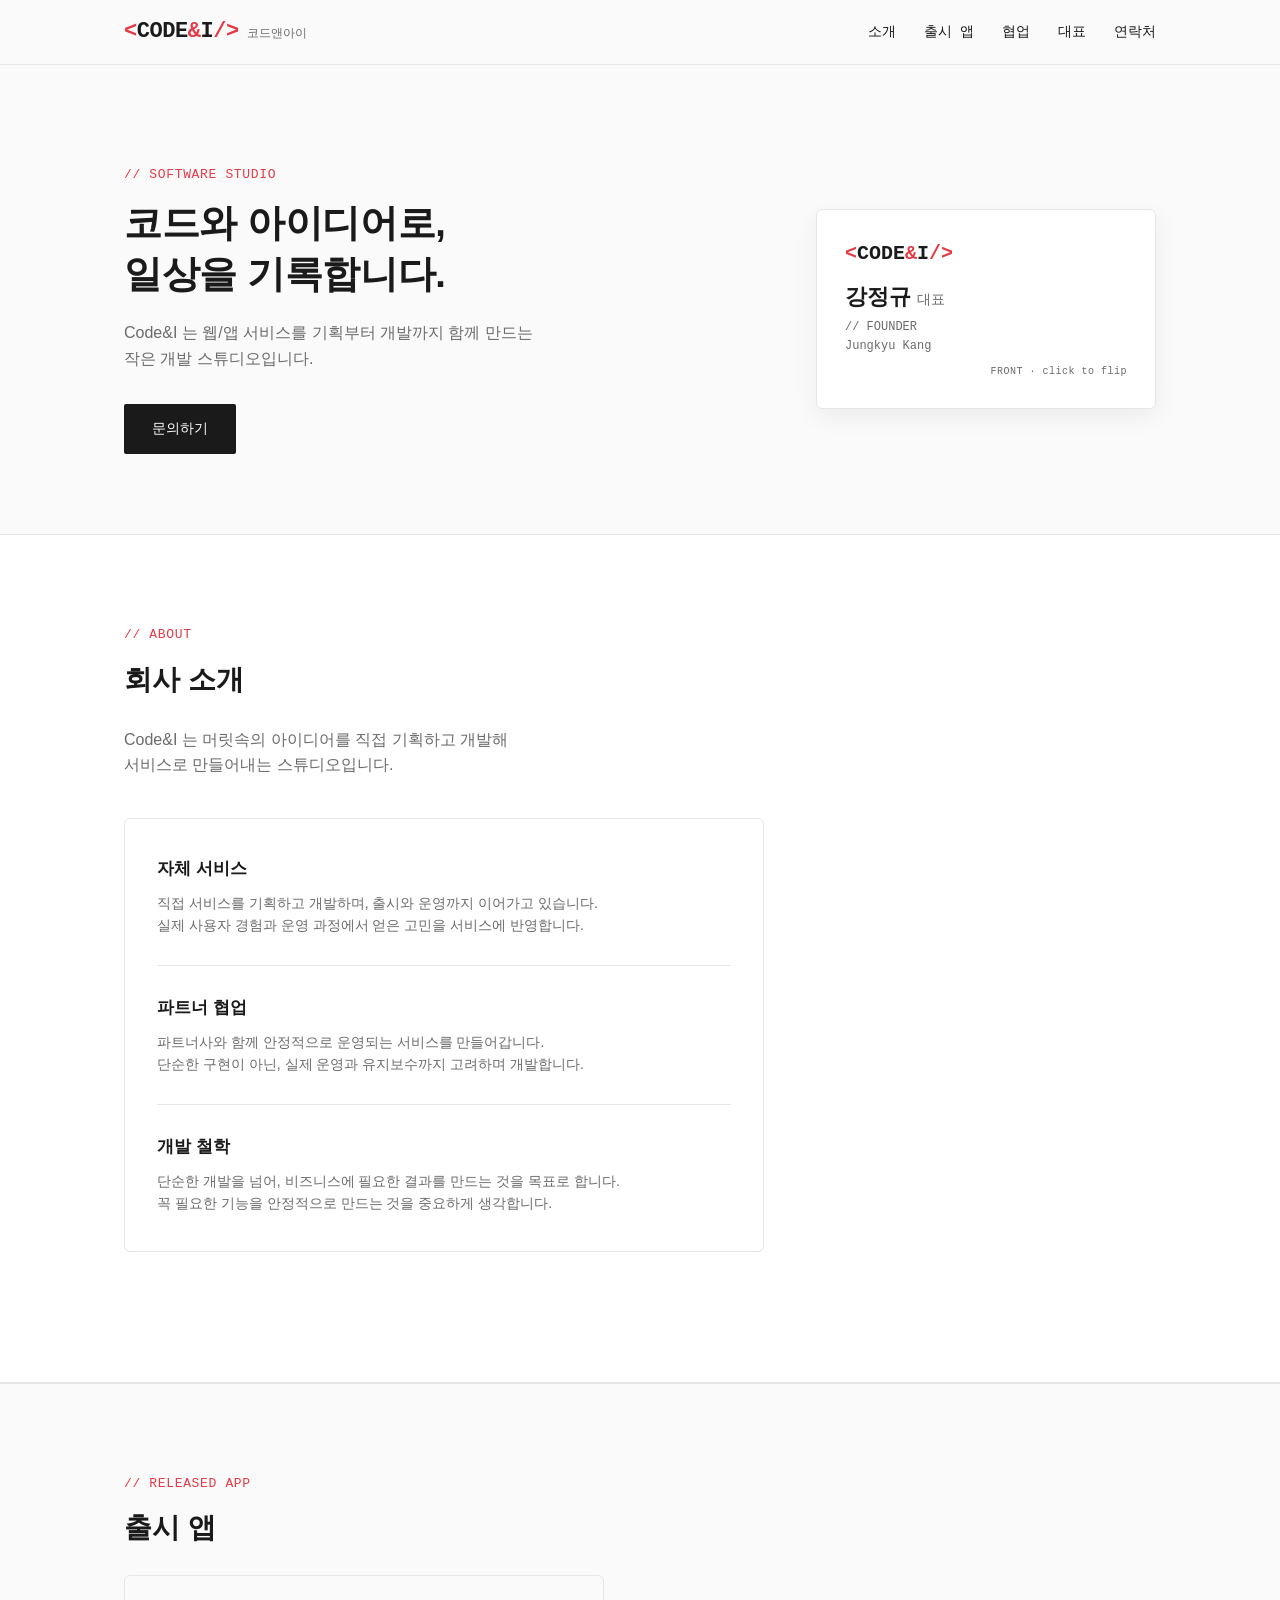
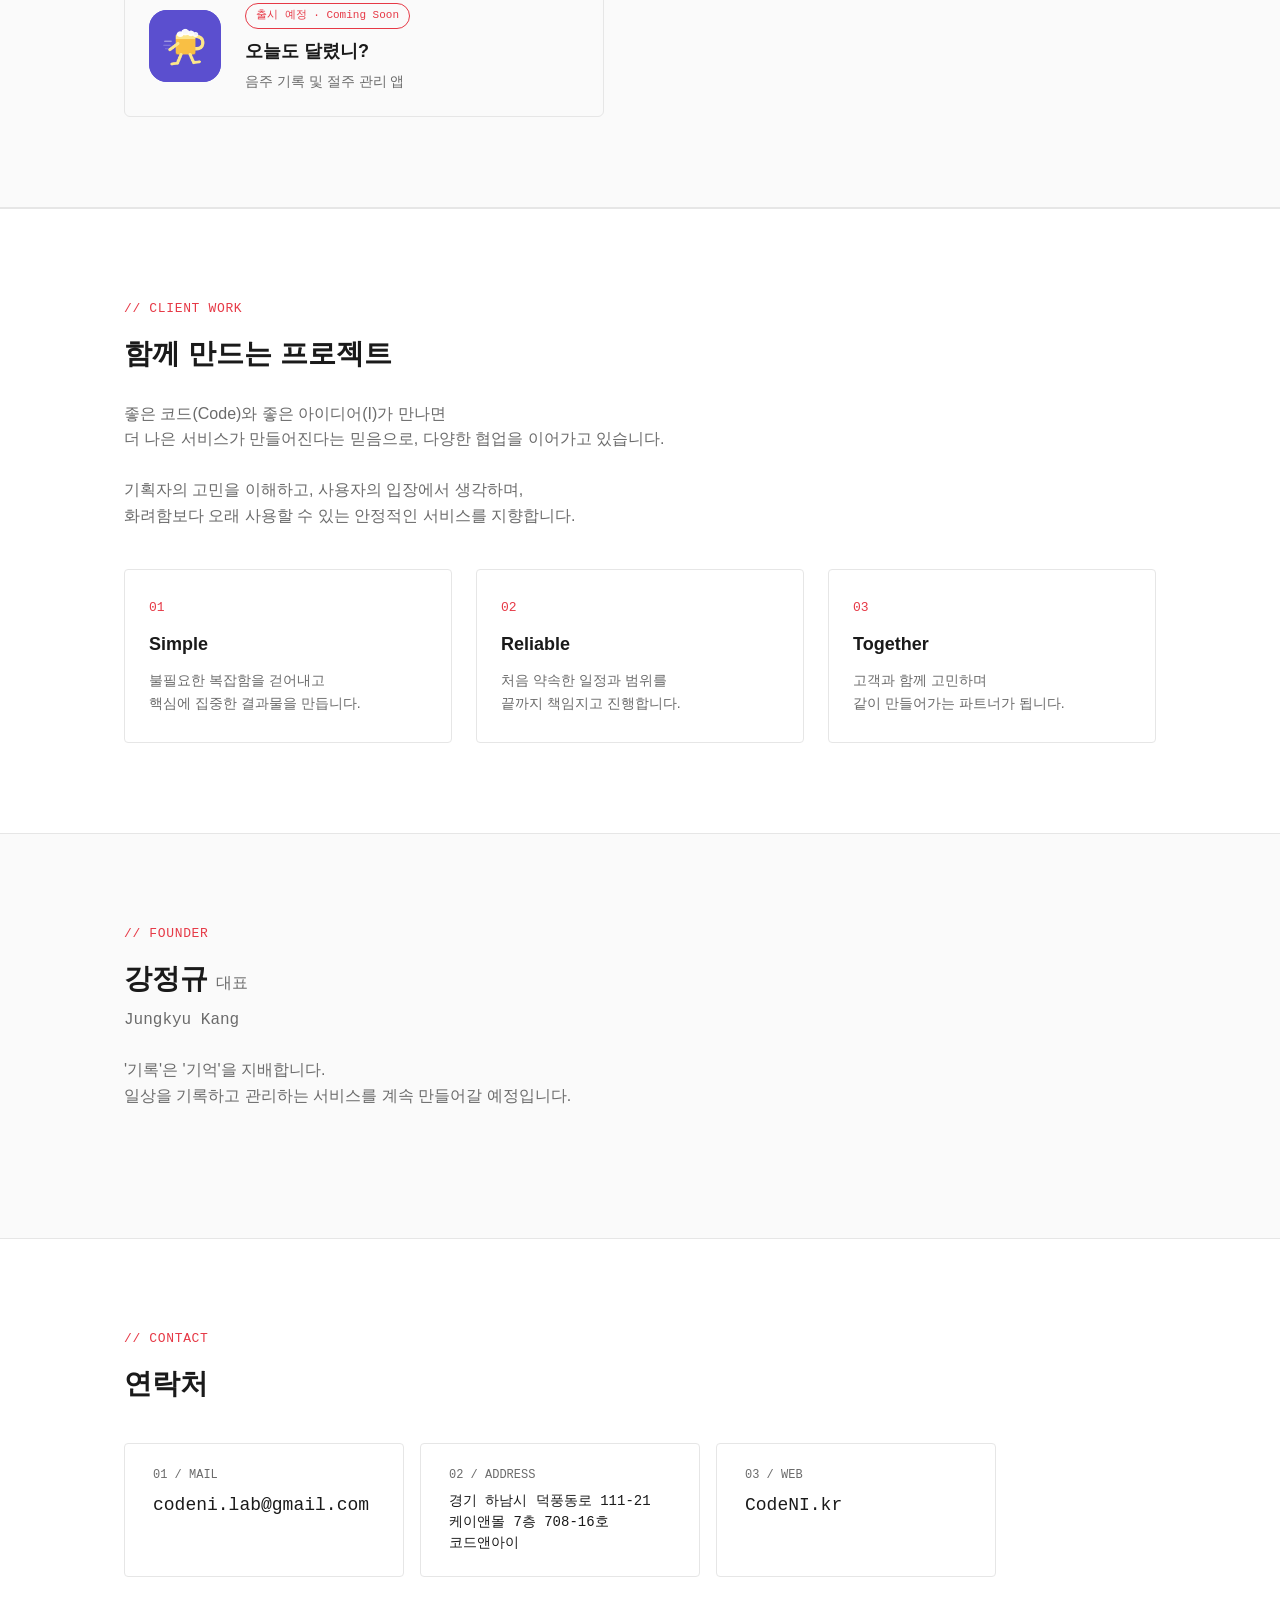
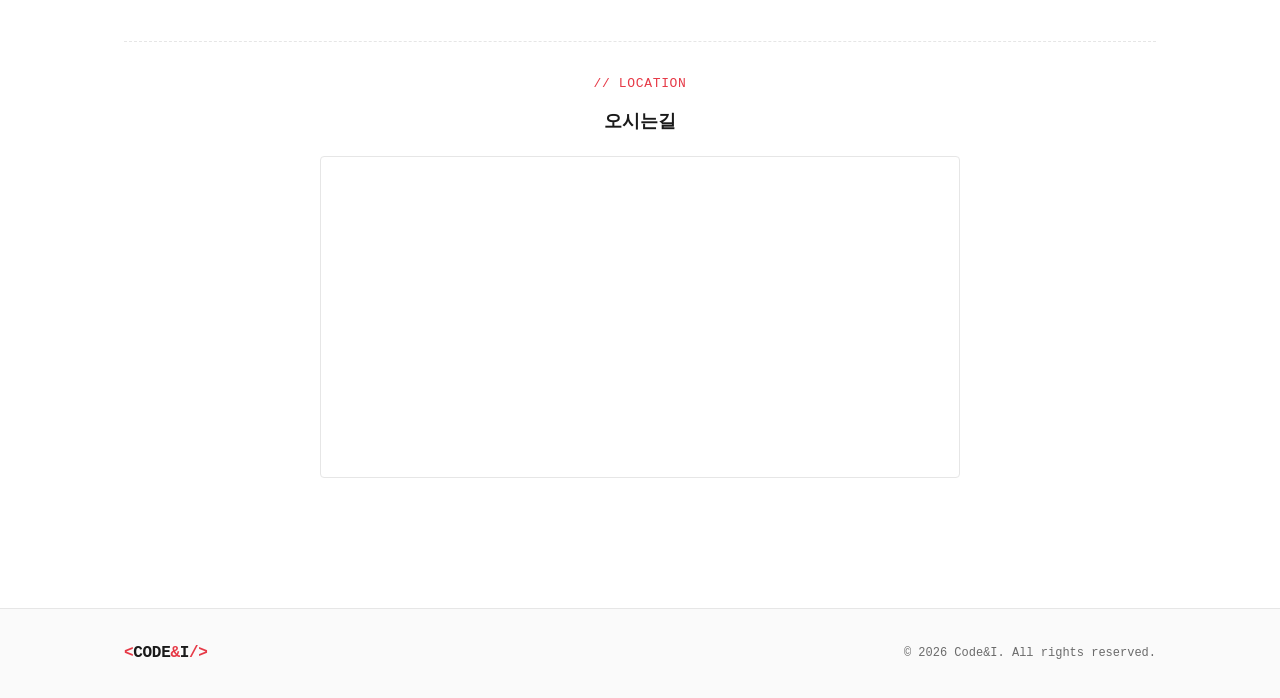
==== index.html @ ed6411e8 "헤더 로고와 주소에 한글 표기 "코드앤아이" 추가" ====
<!DOCTYPE html>
<html lang="ko">
<head>
<meta charset="UTF-8">
<meta name="viewport" content="width=device-width, initial-scale=1.0">
<title>Code&I | 코드앤아이</title>
<meta name="description" content="Code&I - 코드와 아이디어로 문제를 푸는 작은 개발 스튜디오">
<link rel="stylesheet" href="css/style.css">
</head>
<body>

<header class="site-header">
  <div class="wrap header-inner">
    <a href="#top" class="logo-wrap">
      <span class="logo"><span class="slash">&lt;</span><span class="b">CODE</span><span class="amp">&amp;</span><span class="b">I</span><span class="slash">/&gt;</span></span>
      <span class="logo-kr">코드앤아이</span>
    </a>
    <nav>
      <a href="#about">소개</a>
      <a href="#releases">출시 앱</a>
      <a href="#collab">협업</a>
      <a href="#founder">대표</a>
      <a href="#contact">연락처</a>
    </nav>
  </div>
</header>

<main>

  <section id="top" class="hero">
    <div class="wrap hero-inner">
      <div class="hero-text">
        <p class="eyebrow">// SOFTWARE STUDIO</p>
        <h1>코드와 아이디어로,<br>일상을 기록합니다.</h1>
        <p class="lead">Code&amp;I 는 웹/앱 서비스를 기획부터 개발까지 함께 만드는<br>작은 개발 스튜디오입니다.</p>
        <a href="#contact" class="btn">문의하기</a>
      </div>

      <div class="card-flip-wrap">
        <div class="card-flip" id="bizCard" tabindex="0">
          <div class="card-face card-front">
            <div class="card-logo"><span class="slash">&lt;</span><span class="b">CODE</span><span class="amp">&amp;</span><span class="b">I</span><span class="slash">/&gt;</span></div>
            <div class="card-person">
              <h3>강정규 <span class="role">대표</span></h3>
              <p class="card-en">// FOUNDER</p>
              <p class="card-en">Jungkyu Kang</p>
            </div>
            <div class="card-hint">FRONT · click to flip</div>
          </div>
          <div class="card-face card-back">
            <div class="card-logo small"><span class="slash">&lt;</span><span class="b">CODE</span><span class="amp">&amp;</span><span class="b">I</span><span class="slash">/&gt;</span></div>
            <ul class="card-contact">
              <li><span class="num">01 / MAIL</span><a href="mailto:codeni.lab@gmail.com">codeni.lab@gmail.com</a></li>
            </ul>
            <div class="card-hint">BACK · click to flip</div>
          </div>
        </div>
      </div>
    </div>
  </section>

  <section id="about" class="about">
    <div class="wrap">
      <p class="eyebrow">// ABOUT</p>
      <h2>회사 소개</h2>
      <p class="section-text">
        Code&amp;I 는 머릿속의 아이디어를 직접 기획하고 개발해<br>
        서비스로 만들어내는 스튜디오입니다.
      </p>

      <div class="about-blocks">
        <div class="about-block">
          <h3>자체 서비스</h3>
          <p>
            직접 서비스를 기획하고 개발하며, 출시와 운영까지 이어가고 있습니다.<br>
            실제 사용자 경험과 운영 과정에서 얻은 고민을 서비스에 반영합니다.
          </p>
        </div>
        <div class="about-block">
          <h3>파트너 협업</h3>
          <p>
            파트너사와 함께 안정적으로 운영되는 서비스를 만들어갑니다.<br>
            단순한 구현이 아닌, 실제 운영과 유지보수까지 고려하며 개발합니다.
          </p>
        </div>
        <div class="about-block">
          <h3>개발 철학</h3>
          <p>
            단순한 개발을 넘어, 비즈니스에 필요한 결과를 만드는 것을 목표로 합니다.<br>
            꼭 필요한 기능을 안정적으로 만드는 것을 중요하게 생각합니다.
          </p>
        </div>
      </div>
    </div>
  </section>

  <section id="releases" class="releases">
    <div class="wrap">
      <p class="eyebrow">// RELEASED APP</p>
      <h2>출시 앱</h2>

      <div class="product-card">
        <div class="product-icon">
          <img src="images/drank_tracker.png" alt="오늘도 달렸니? 앱 아이콘" onerror="this.style.display='none'; this.parentElement.classList.add('fallback');">
        </div>
        <div class="product-info">
          <span class="badge">출시 예정 · Coming Soon</span>
          <h3>오늘도 달렸니?</h3>
          <p>음주 기록 및 절주 관리 앱</p>
        </div>
      </div>
    </div>
  </section>

  <section id="collab" class="collab">
    <div class="wrap">
      <p class="eyebrow">// CLIENT WORK</p>
      <h2>함께 만드는 프로젝트</h2>
      <p class="section-text">
        좋은 코드(Code)와 좋은 아이디어(I)가 만나면<br>
        더 나은 서비스가 만들어진다는 믿음으로, 다양한 협업을 이어가고 있습니다.<br><br>
        기획자의 고민을 이해하고, 사용자의 입장에서 생각하며,<br>
        화려함보다 오래 사용할 수 있는 안정적인 서비스를 지향합니다.
      </p>

      <div class="value-grid">
        <div class="value-card">
          <p class="num">01</p>
          <h3>Simple</h3>
          <p>불필요한 복잡함을 걷어내고<br>핵심에 집중한 결과물을 만듭니다.</p>
        </div>
        <div class="value-card">
          <p class="num">02</p>
          <h3>Reliable</h3>
          <p>처음 약속한 일정과 범위를<br>끝까지 책임지고 진행합니다.</p>
        </div>
        <div class="value-card">
          <p class="num">03</p>
          <h3>Together</h3>
          <p>고객과 함께 고민하며<br>같이 만들어가는 파트너가 됩니다.</p>
        </div>
      </div>
    </div>
  </section>

  <section id="founder" class="founder">
    <div class="wrap founder-inner">
      <div class="founder-text">
        <p class="eyebrow">// FOUNDER</p>
        <h2>강정규 <span class="role">대표</span></h2>
        <p class="founder-en">Jungkyu Kang</p>

        <p class="section-text">
          '기록'은 '기억'을 지배합니다.<br>
          일상을 기록하고 관리하는 서비스를 계속 만들어갈 예정입니다.
        </p>
      </div>
    </div>
  </section>

  <section id="contact" class="contact">
    <div class="wrap contact-inner">
      <p class="eyebrow">// CONTACT</p>
      <h2>연락처</h2>

      <div class="contact-grid">
        <a class="contact-item" href="mailto:codeni.lab@gmail.com">
          <span class="num">01 / MAIL</span>
          <span class="contact-value">codeni.lab@gmail.com</span>
        </a>
        <div class="contact-item">
          <span class="num">02 / ADDRESS</span>
          <span class="contact-value small">경기 하남시 덕풍동로 111-21<br>케이앤몰 7층 708-16호<br>코드앤아이</span>
        </div>
        <a class="contact-item">
          <span class="num">03 / WEB</span>
          <span class="contact-value">CodeNI.kr</span>
        </a>
      </div>

      <div class="location">
        <p class="eyebrow">// LOCATION</p>
        <h3 class="location-title">오시는길</h3>
        <div class="map-embed">
          <iframe
            title="Code&I 오시는길 지도"
            src="https://www.google.com/maps?q=경기 하남시 덕풍동로 111-21 케이앤몰&output=embed"
            width="100%" height="320" style="border:0;" loading="lazy"
            referrerpolicy="no-referrer-when-downgrade">
          </iframe>
        </div>
        
      </div>
    </div>
  </section>

</main>

<footer class="site-footer">
  <div class="wrap footer-inner">
    <span class="logo small"><span class="slash">&lt;</span><span class="b">CODE</span><span class="amp">&amp;</span><span class="b">I</span><span class="slash">/&gt;</span></span>
    <span class="footer-copy">© 2026 Code&amp;I. All rights reserved.</span>
  </div>
</footer>

<script src="js/main.js"></script>
</body>
</html>
---- css/style.css ----
:root {
  --bg: #fafafa;
  --bg-alt: #ffffff;
  --ink: #1a1a1a;
  --muted: #6b6b6b;
  --line: #e6e6e6;
  --red: #e63946;
  --mono: 'JetBrains Mono', 'Space Mono', 'Courier New', monospace;
  --sans: -apple-system, BlinkMacSystemFont, 'Segoe UI', 'Noto Sans KR', sans-serif;
}

* { box-sizing: border-box; margin: 0; padding: 0; }

html { scroll-behavior: smooth; }

body {
  background: var(--bg);
  color: var(--ink);
  font-family: var(--sans);
  line-height: 1.6;
  overflow-x: hidden;
}

.wrap {
  max-width: 1080px;
  margin: 0 auto;
  padding: 0 24px;
}

a { color: inherit; text-decoration: none; }

.eyebrow {
  font-family: var(--mono);
  font-size: 13px;
  color: var(--red);
  letter-spacing: 0.05em;
  margin-bottom: 12px;
}

/* logo */
.logo {
  font-family: var(--mono);
  font-weight: 700;
  font-size: 22px;
  letter-spacing: -0.02em;
}
.logo.small { font-size: 16px; }
.logo .b { color: var(--ink); }
.logo .amp { color: var(--red); }
.logo .slash { color: var(--red); }

.logo-wrap { display: flex; align-items: baseline; gap: 8px; }
.logo-kr { font-size: 12px; color: var(--muted); }

/* header */
.site-header {
  position: sticky;
  top: 0;
  background: rgba(250, 250, 250, 0.9);
  backdrop-filter: blur(6px);
  border-bottom: 1px solid var(--line);
  z-index: 10;
}
.header-inner {
  display: flex;
  align-items: center;
  justify-content: space-between;
  height: 64px;
}
.site-header nav { display: flex; gap: 28px; }
.site-header nav a {
  font-family: var(--mono);
  font-size: 14px;
  color: var(--ink);
}
.site-header nav a:hover { color: var(--red); }

/* hero */
.hero { padding: 100px 0 80px; }
.hero-inner {
  display: flex;
  align-items: center;
  justify-content: space-between;
  gap: 60px;
  flex-wrap: wrap;
}
.hero-text { flex: 1; min-width: 320px; }
.hero h1 {
  font-size: 38px;
  line-height: 1.35;
  margin-bottom: 20px;
  letter-spacing: -0.01em;
}
.hero .lead {
  color: var(--muted);
  margin-bottom: 32px;
}
.btn {
  display: inline-block;
  font-family: var(--mono);
  font-size: 14px;
  padding: 14px 28px;
  background: var(--ink);
  color: #fff;
  border-radius: 2px;
  transition: background 0.15s ease;
}
.btn:hover { background: var(--red); }

/* business card flip */
.card-flip-wrap { flex-shrink: 0; }
.card-flip {
  width: 340px;
  height: 200px;
  position: relative;
  perspective: 1000px;
  cursor: pointer;
}
.card-front, .card-back {
  position: absolute;
  inset: 0;
  border: 1px solid var(--line);
  border-radius: 6px;
  background: var(--bg-alt);
  box-shadow: 0 8px 24px rgba(0,0,0,0.06);
  backface-visibility: hidden;
  transition: transform 0.5s ease;
  padding: 28px;
  display: flex;
  flex-direction: column;
  justify-content: space-between;
}
.card-front { transform: rotateY(0deg); }
.card-back { transform: rotateY(180deg); }
.card-flip.flipped .card-front { transform: rotateY(180deg); }
.card-flip.flipped .card-back { transform: rotateY(360deg); }

.card-logo { font-family: var(--mono); font-weight: 700; font-size: 20px; }
.card-logo .b { color: var(--ink); }
.card-logo .amp, .card-logo .slash { color: var(--red); }
.card-logo.small { font-size: 16px; }

.card-person h3 { font-size: 22px; margin-bottom: 4px; }
.card-person .role { font-size: 14px; color: var(--muted); font-weight: 400; }
.card-en { font-family: var(--mono); font-size: 12px; color: var(--muted); }

.card-hint {
  font-family: var(--mono);
  font-size: 10px;
  color: var(--muted);
  letter-spacing: 0.05em;
  align-self: flex-end;
}

.card-contact { list-style: none; }
.card-contact li { display: flex; flex-direction: column; gap: 4px; }
.card-contact .num { font-family: var(--mono); font-size: 11px; color: var(--muted); }
.card-contact a { font-family: var(--mono); font-size: 15px; }
.card-contact a:hover { color: var(--red); }

/* about */
.about { padding: 90px 0; background: var(--bg-alt); border-top: 1px solid var(--line); border-bottom: 1px solid var(--line); }
.about h2 { font-size: 28px; margin-bottom: 24px; }
.section-text { color: var(--muted); margin-bottom: 40px; max-width: 560px; }

.about-blocks {
  background: var(--bg-alt);
  border: 1px solid var(--line);
  border-radius: 6px;
  padding: 8px 32px;
  max-width: 640px;
  margin-bottom: 40px;
}
.about-block {
  padding: 28px 0;
  border-bottom: 1px solid var(--line);
}
.about-block:last-child { border-bottom: none; }
.about-block h3 { color: var(--ink); font-size: 17px; margin-bottom: 10px; }
.about-block p { color: var(--muted); font-size: 14px; }

.value-grid {
  display: grid;
  grid-template-columns: repeat(3, 1fr);
  gap: 24px;
}
.value-card {
  border: 1px solid var(--line);
  border-radius: 4px;
  padding: 28px 24px;
}
.value-card .num { font-family: var(--mono); color: var(--red); font-size: 13px; margin-bottom: 12px; }
.value-card h3 { font-size: 18px; margin-bottom: 10px; }
.value-card p { color: var(--muted); font-size: 14px; }

/* releases */
.releases { padding: 90px 0; background: var(--bg); border-top: 1px solid var(--line); border-bottom: 1px solid var(--line); }
.releases h2 { font-size: 28px; margin-bottom: 24px; }

/* collab */
.collab { padding: 90px 0; background: var(--bg-alt); border-top: 1px solid var(--line); border-bottom: 1px solid var(--line); }
.collab h2 { font-size: 28px; margin-bottom: 24px; }

.product-card {
  display: flex;
  align-items: center;
  gap: 24px;
  border: 1px solid var(--line);
  border-radius: 6px;
  padding: 24px;
  max-width: 480px;
}
.product-icon {
  flex-shrink: 0;
  width: 72px;
  height: 72px;
  border-radius: 18px;
  overflow: hidden;
  background: #5b53e0;
  display: flex;
  align-items: center;
  justify-content: center;
}
.product-icon img { width: 100%; height: 100%; object-fit: cover; }
.product-icon.fallback::before { content: "🍺"; font-size: 32px; }

.product-info .badge {
  display: inline-block;
  font-family: var(--mono);
  font-size: 11px;
  color: var(--red);
  border: 1px solid var(--red);
  border-radius: 20px;
  padding: 3px 10px;
  margin-bottom: 8px;
}
.product-info h3 { font-size: 18px; margin-bottom: 4px; }
.product-info p { color: var(--muted); font-size: 14px; }

/* founder */
.founder { padding: 90px 0; background: var(--bg); }
.founder h2 { font-size: 28px; margin-bottom: 6px; }
.founder h2 .role { font-size: 16px; color: var(--muted); font-weight: 400; }
.founder-en { font-family: var(--mono); color: var(--muted); margin-bottom: 24px; }

/* contact */
.contact { padding: 90px 0 110px; background: var(--bg-alt); border-top: 1px solid var(--line); }
.contact h2 { font-size: 28px; margin-bottom: 36px; }

.contact-grid { display: flex; flex-wrap: wrap; gap: 16px; margin-bottom: 64px; }
.contact-item {
  display: inline-flex;
  flex-direction: column;
  gap: 6px;
  width: 280px;
  border: 1px solid var(--line);
  border-radius: 4px;
  padding: 22px 28px;
  text-align: left;
}
.contact-item .num { font-family: var(--mono); font-size: 12px; color: var(--muted); }
.contact-item .contact-value { font-family: var(--mono); font-size: 18px; }
.contact-item .contact-value.small { font-size: 14px; line-height: 1.5; }
.contact-item:hover .contact-value { color: var(--red); }

.location { text-align: center; padding-top: 32px; border-top: 1px dashed var(--line); }
.location-title { font-size: 18px; margin-bottom: 20px; }
.map-embed {
  max-width: 640px;
  margin: 0 auto 20px;
  border: 1px solid var(--line);
  border-radius: 4px;
  overflow: hidden;
}
.map-embed iframe { display: block; }
.location-text { color: var(--muted); font-size: 14px; }

/* footer */
.site-footer { padding: 32px 0; border-top: 1px solid var(--line); }
.footer-inner { display: flex; align-items: center; justify-content: space-between; flex-wrap: wrap; gap: 12px; }
.footer-copy { font-family: var(--mono); font-size: 12px; color: var(--muted); }

@media (max-width: 720px) {
  .hero { padding: 70px 0 60px; }
  .hero h1 { font-size: 28px; }
  .hero-inner { flex-direction: column; align-items: stretch; }
  .hero-text { min-width: 0; }
  .card-flip-wrap { width: 100%; max-width: 340px; }
  .card-flip { width: 100%; }
  .value-grid { grid-template-columns: 1fr; }
  .site-header nav { gap: 16px; }
}
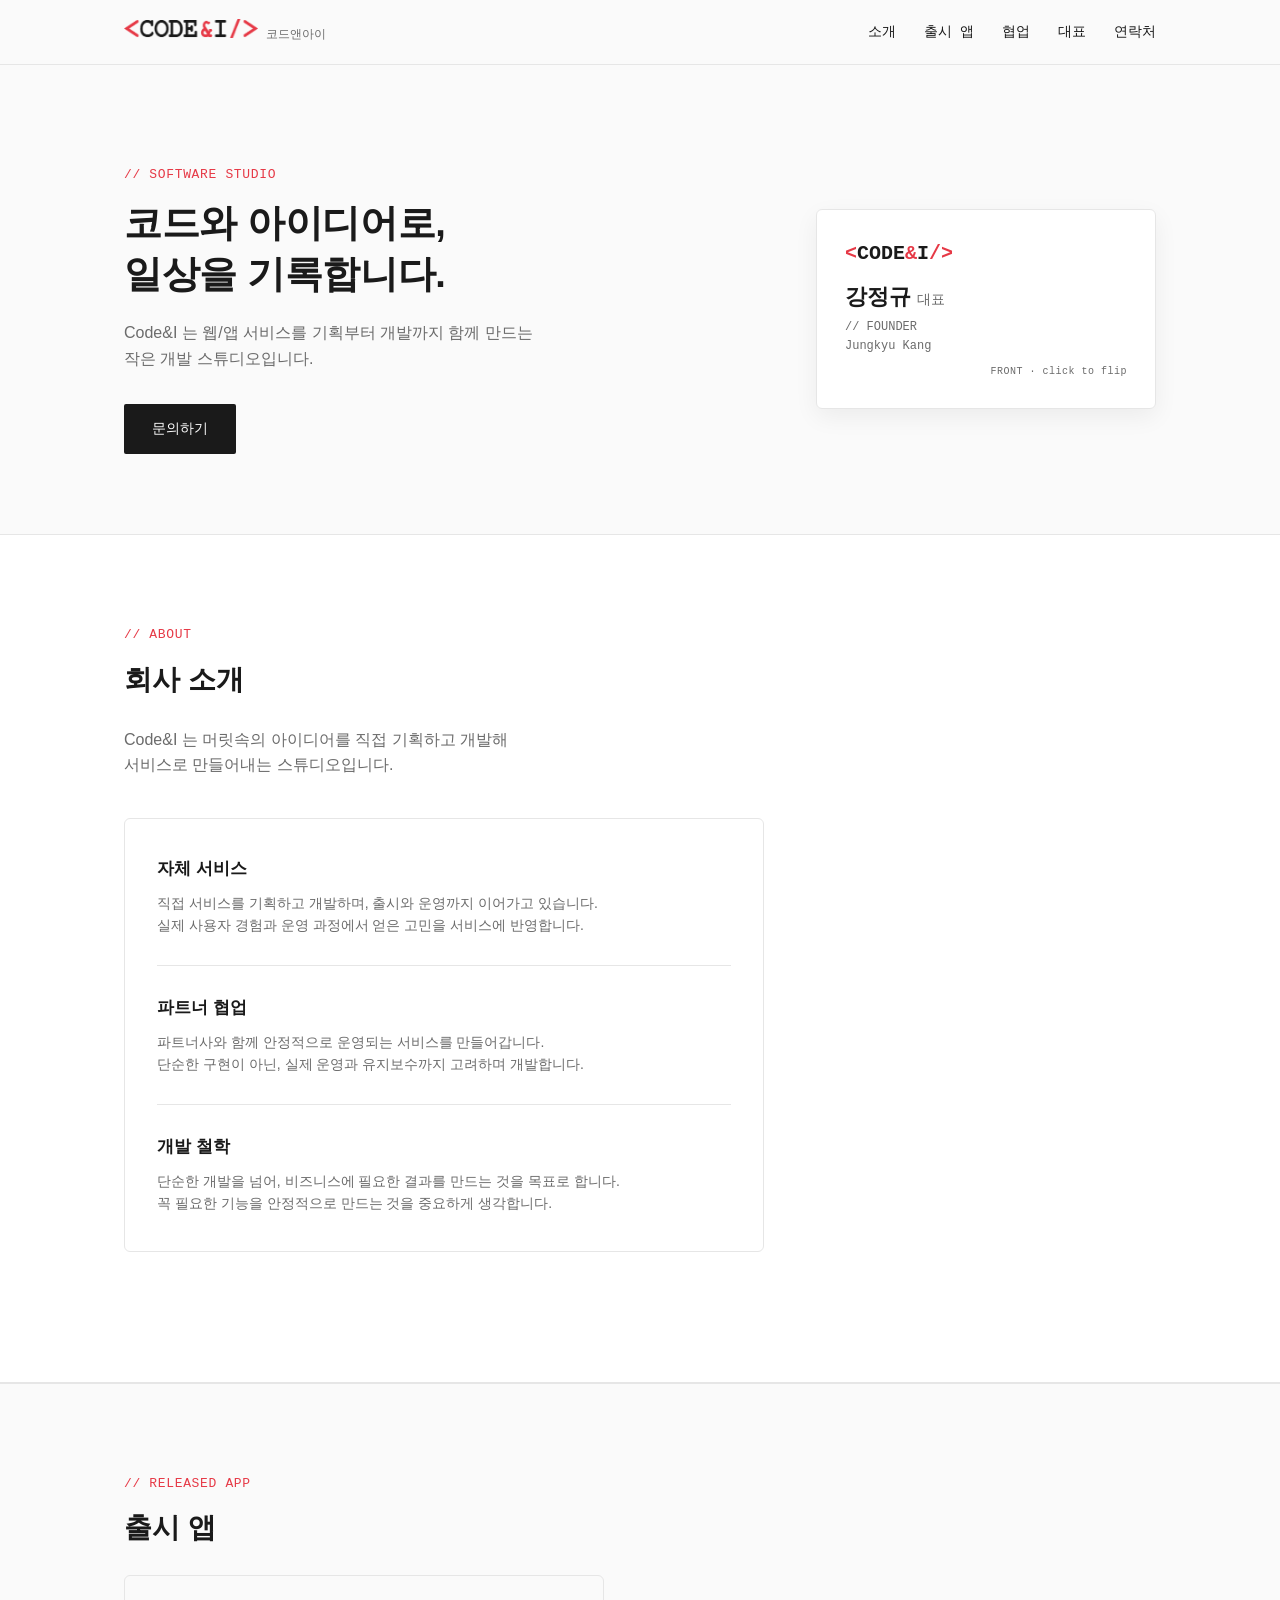
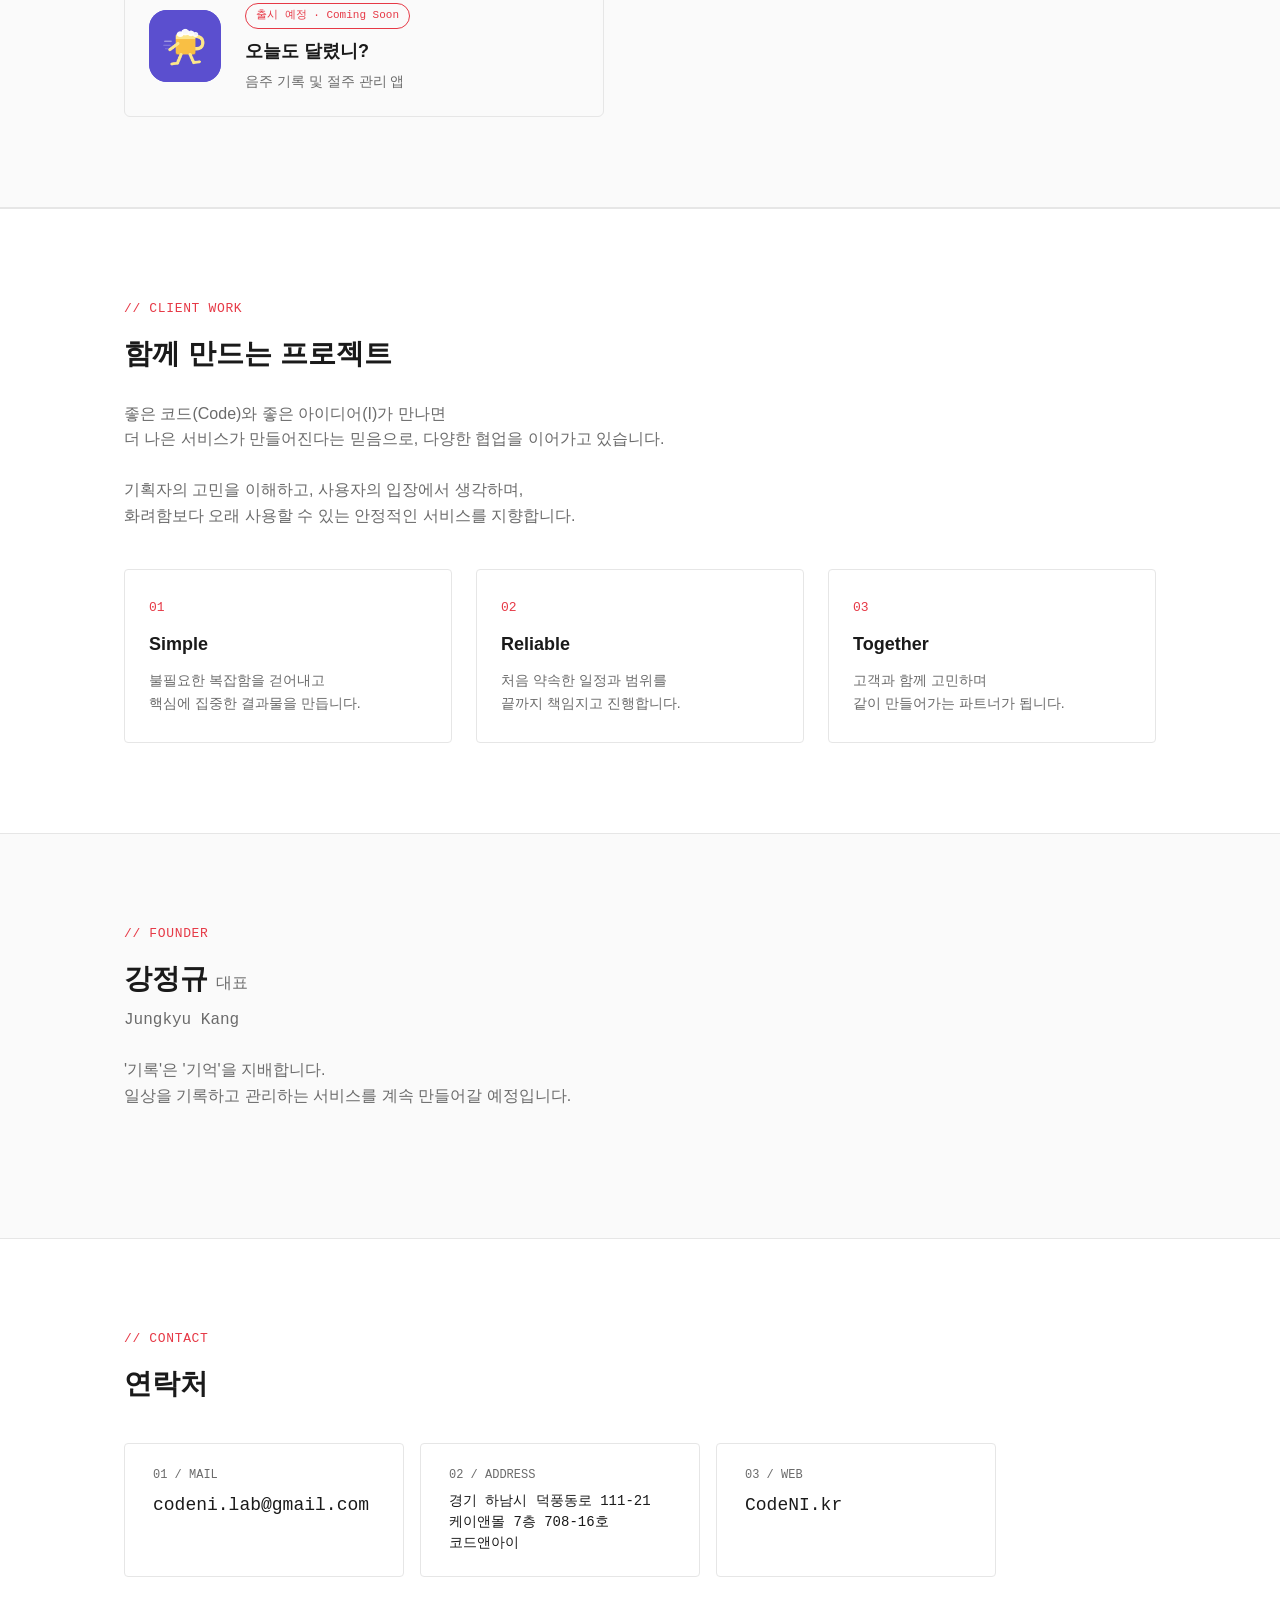
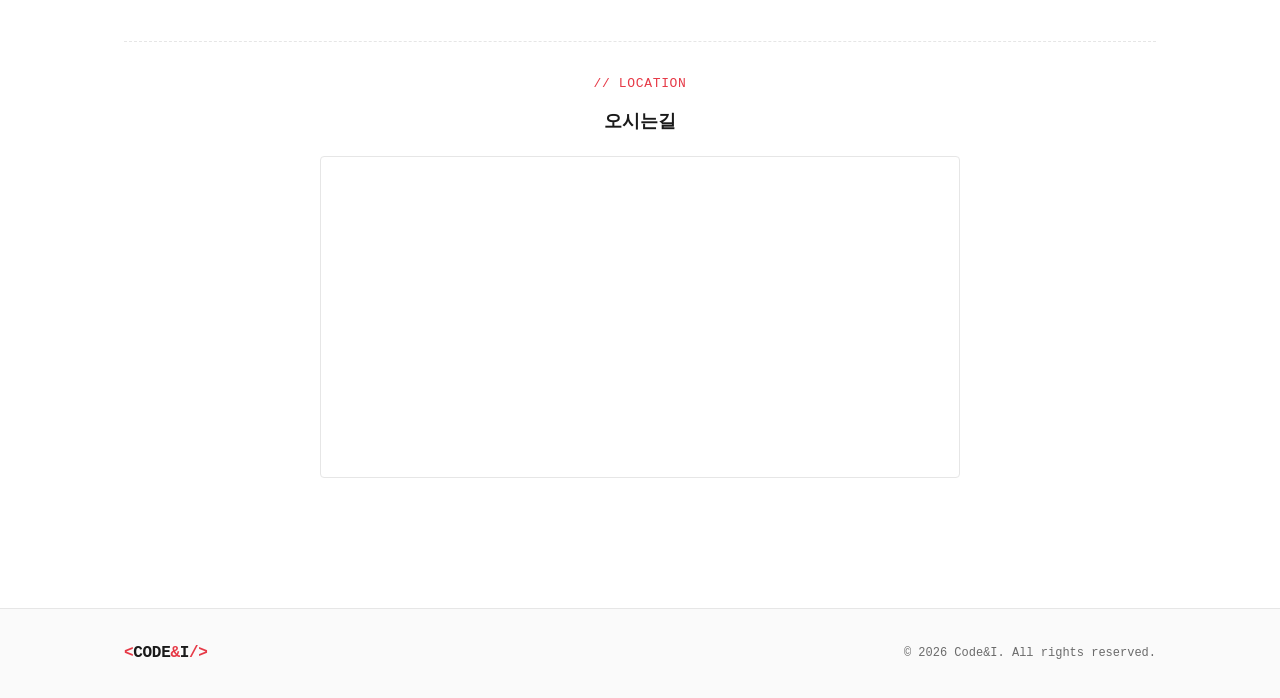
==== commit 71ee645b: "헤더 로고를 이미지로 교체하고 가로 비율 85% 조정 - 텍스트 로고를 CODE-I-logo-85w.png 이미지로 교체 - 로고 이미지 높이 19px로 조정" ====
--- a/index.html
+++ b/index.html
@@ -12,7 +12,7 @@
 <header class="site-header">
   <div class="wrap header-inner">
     <a href="#top" class="logo-wrap">
-      <span class="logo"><span class="slash">&lt;</span><span class="b">CODE</span><span class="amp">&amp;</span><span class="b">I</span><span class="slash">/&gt;</span></span>
+      <img src="images/CODE-I-logo-85w.png" alt="Code&amp;I" class="logo-img">
       <span class="logo-kr">코드앤아이</span>
     </a>
     <nav>
--- a/css/style.css
+++ b/css/style.css
@@ -50,6 +50,7 @@
 .logo .slash { color: var(--red); }
 
 .logo-wrap { display: flex; align-items: baseline; gap: 8px; }
+.logo-img { height: 19px; width: auto; display: block; }
 .logo-kr { font-size: 12px; color: var(--muted); }
 
 /* header */
@@ -72,6 +73,7 @@
   font-family: var(--mono);
   font-size: 14px;
   color: var(--ink);
+  white-space: nowrap;
 }
 .site-header nav a:hover { color: var(--red); }
 
@@ -281,6 +283,7 @@
 .footer-copy { font-family: var(--mono); font-size: 12px; color: var(--muted); }
 
 @media (max-width: 720px) {
+  .wrap { padding: 0 20px; }
   .hero { padding: 70px 0 60px; }
   .hero h1 { font-size: 28px; }
   .hero-inner { flex-direction: column; align-items: stretch; }
@@ -288,5 +291,14 @@
   .card-flip-wrap { width: 100%; max-width: 340px; }
   .card-flip { width: 100%; }
   .value-grid { grid-template-columns: 1fr; }
-  .site-header nav { gap: 16px; }
-}
+
+  .header-inner { height: auto; min-height: 64px; padding-top: 10px; padding-bottom: 10px; }
+  .logo-wrap { flex-direction: column; align-items: flex-end; gap: 1px; }
+  .logo-kr { font-size: 10px; }
+  .site-header nav { gap: 10px; }
+}
+
+@media (max-width: 400px) {
+  .site-header nav { gap: 7px; }
+  .site-header nav a { font-size: 12px; }
+}
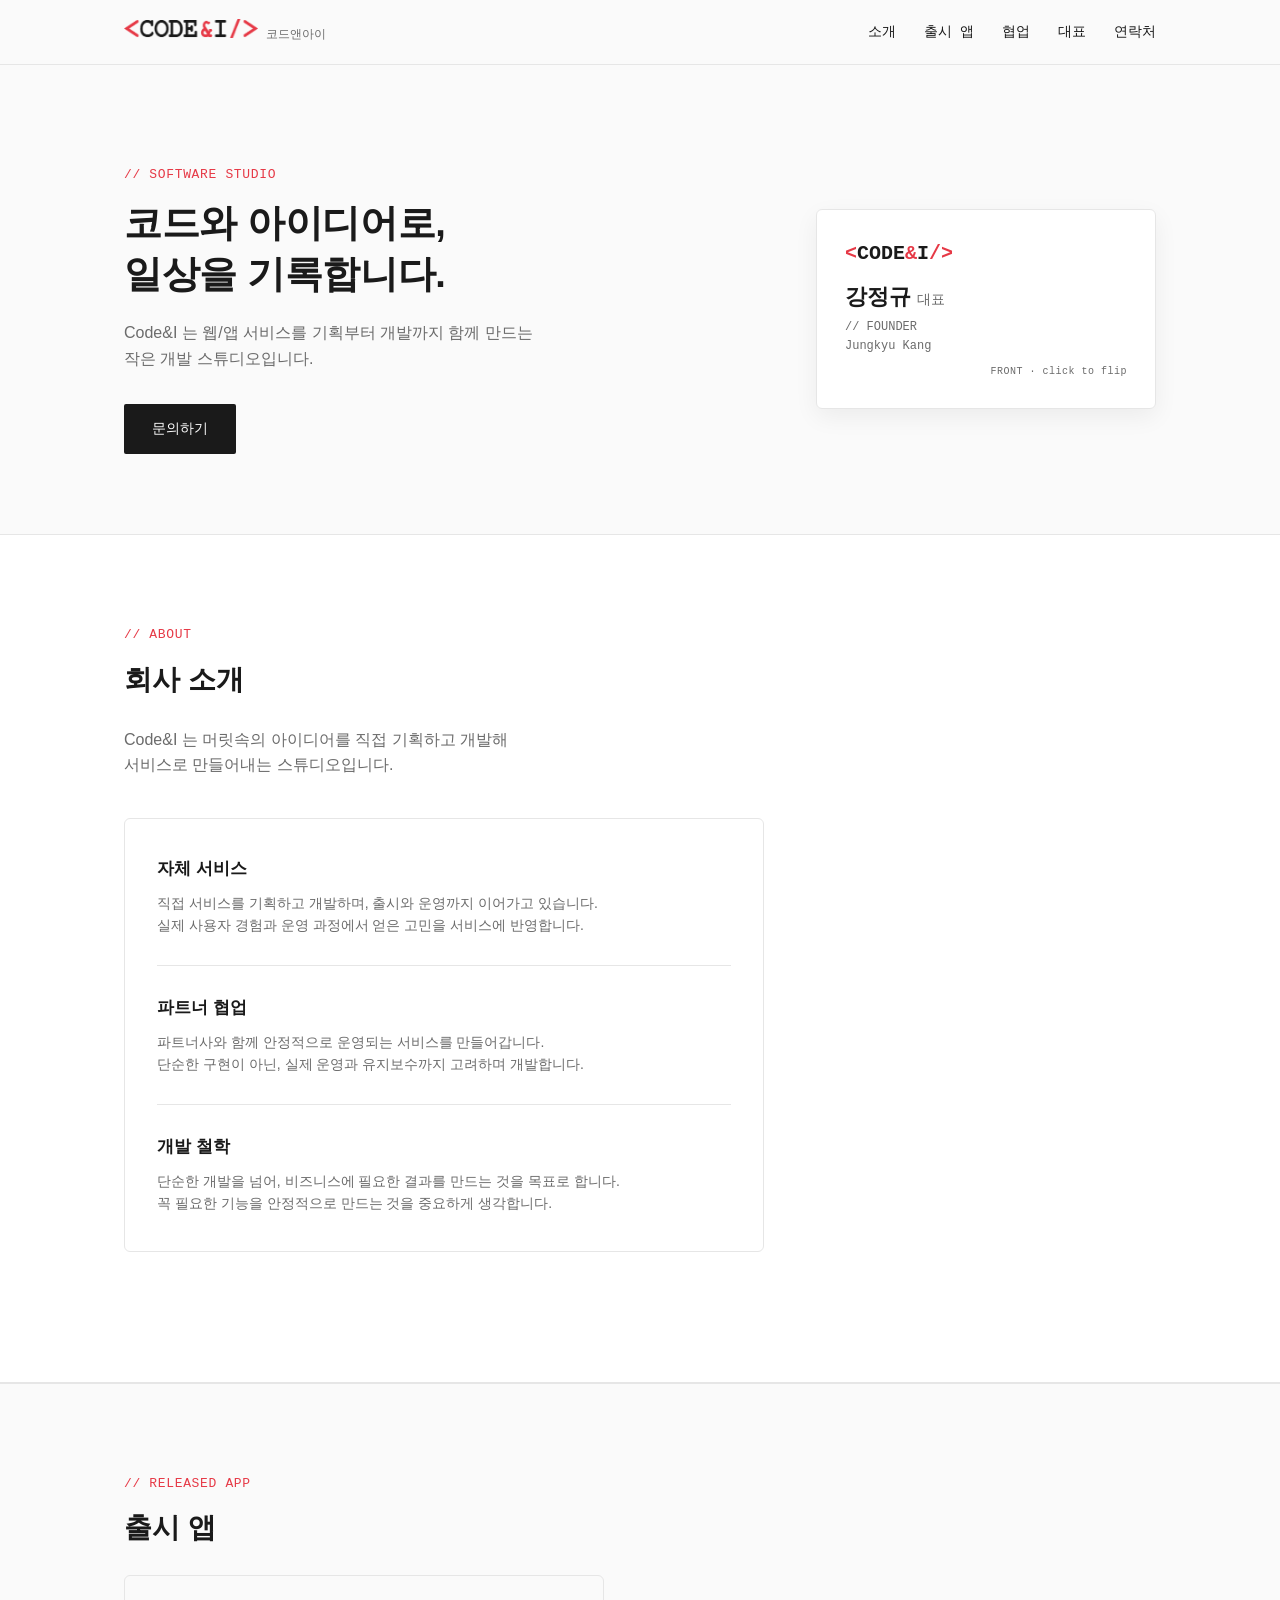
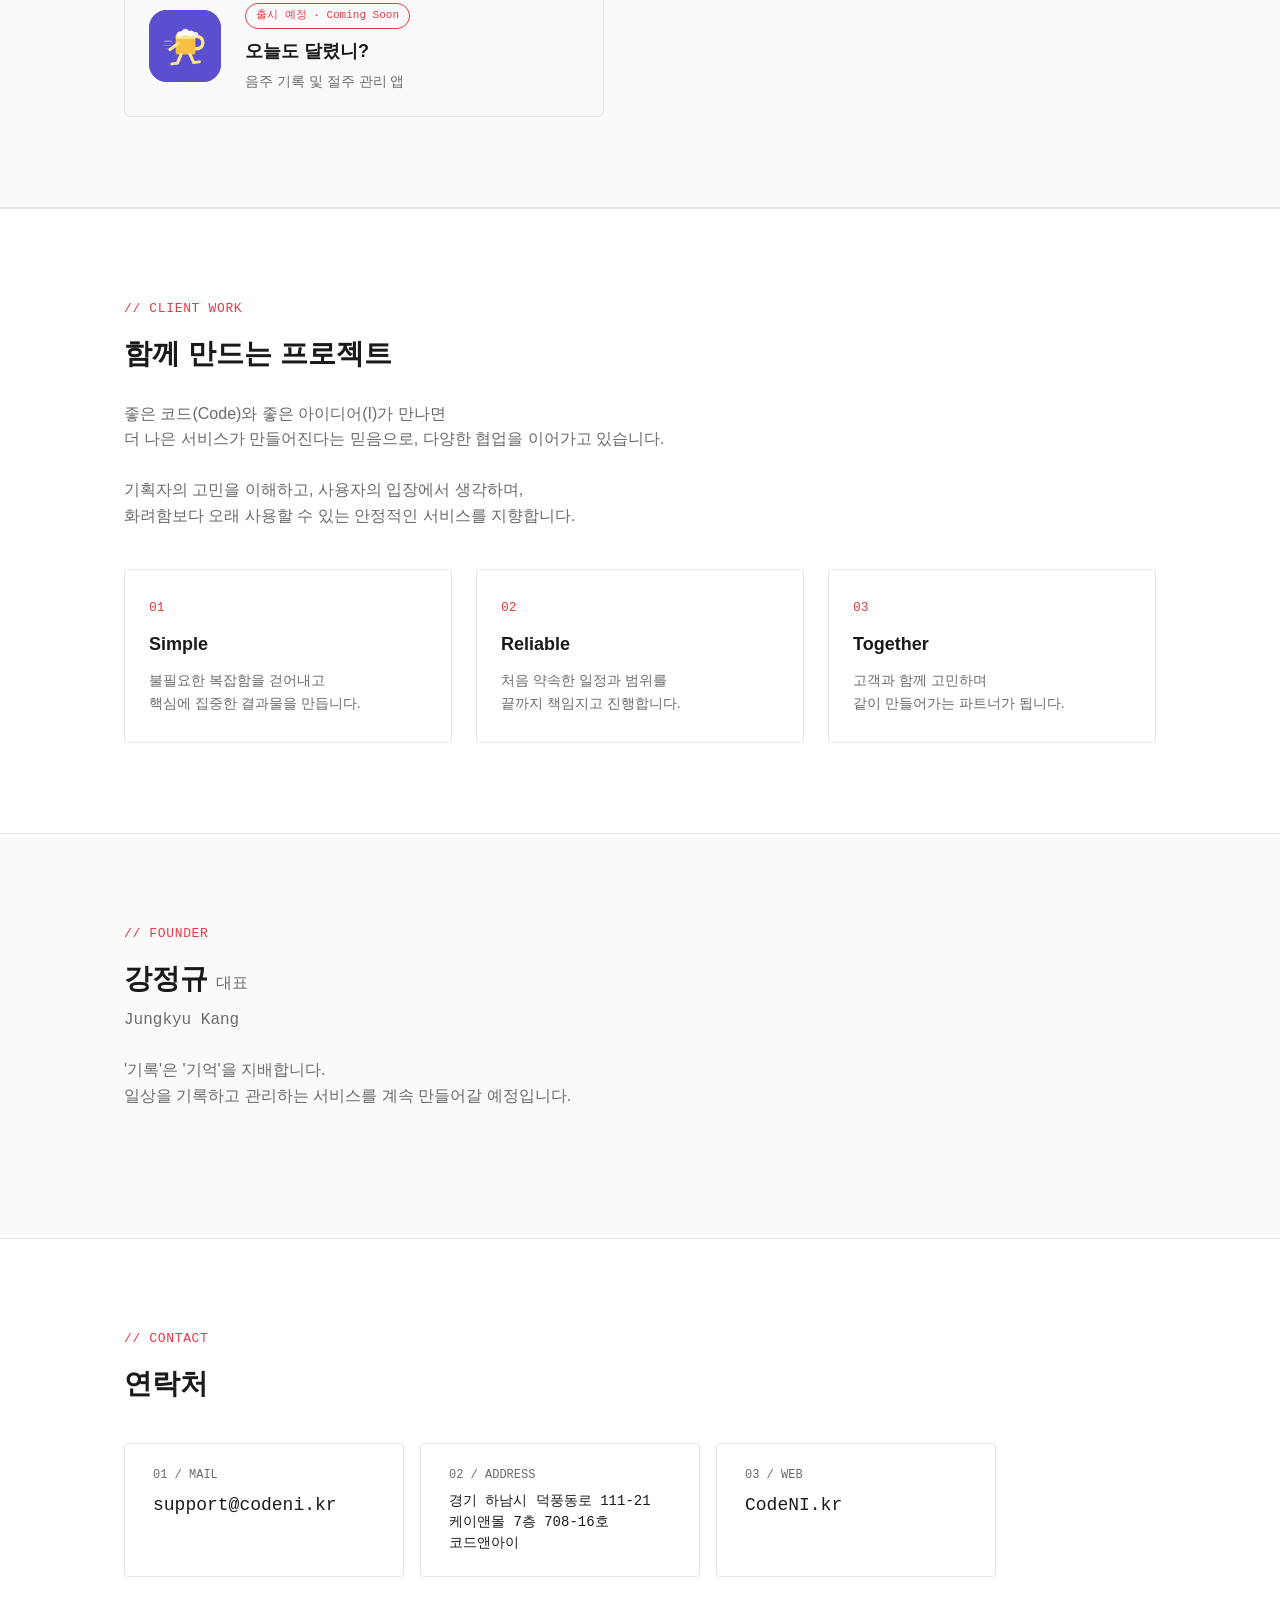
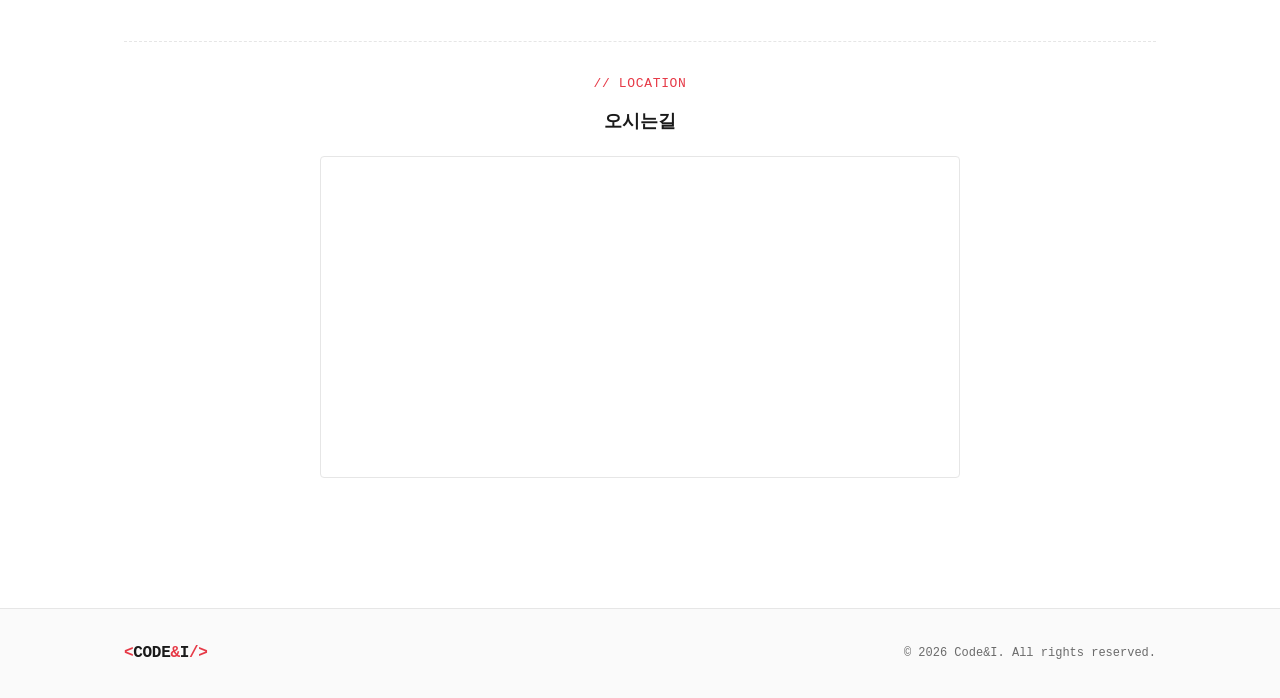
==== commit ca65104a: "Update contact email address" ====
--- a/index.html
+++ b/index.html
@@ -3,7 +3,7 @@
 <head>
 <meta charset="UTF-8">
 <meta name="viewport" content="width=device-width, initial-scale=1.0">
-<title>Code&I | 코드앤아이</title>
+<title>코드앤아이 | 공식홈페이지</title>
 <meta name="description" content="Code&I - 코드와 아이디어로 문제를 푸는 작은 개발 스튜디오">
 <link rel="stylesheet" href="css/style.css">
 </head>
@@ -50,7 +50,7 @@
           <div class="card-face card-back">
             <div class="card-logo small"><span class="slash">&lt;</span><span class="b">CODE</span><span class="amp">&amp;</span><span class="b">I</span><span class="slash">/&gt;</span></div>
             <ul class="card-contact">
-              <li><span class="num">01 / MAIL</span><a href="mailto:codeni.lab@gmail.com">codeni.lab@gmail.com</a></li>
+              <li><span class="num">01 / MAIL</span><a href="mailto:support@codeni.kr">support@codeni.kr</a></li>
             </ul>
             <div class="card-hint">BACK · click to flip</div>
           </div>
@@ -164,9 +164,9 @@
       <h2>연락처</h2>
 
       <div class="contact-grid">
-        <a class="contact-item" href="mailto:codeni.lab@gmail.com">
+        <a class="contact-item" href="mailto:support@codeni.kr">
           <span class="num">01 / MAIL</span>
-          <span class="contact-value">codeni.lab@gmail.com</span>
+          <span class="contact-value">support@codeni.kr</span>
         </a>
         <div class="contact-item">
           <span class="num">02 / ADDRESS</span>
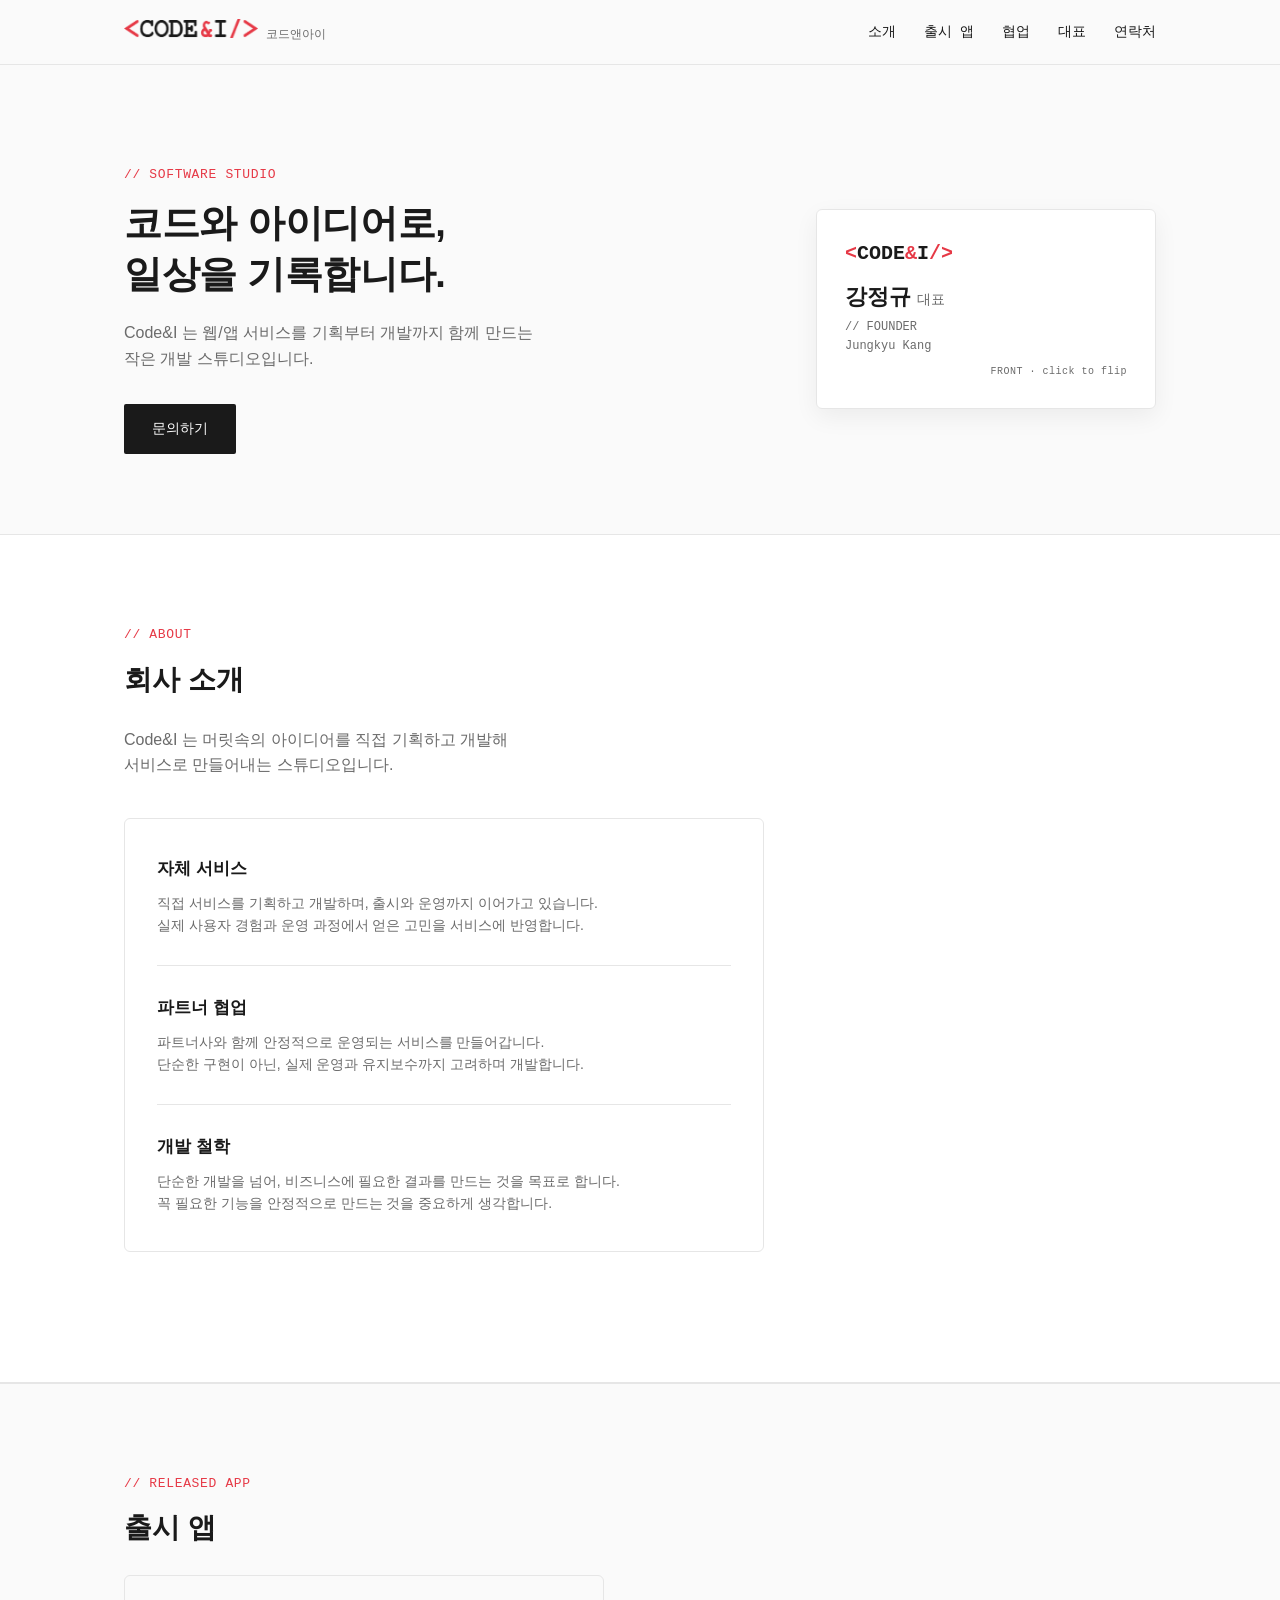
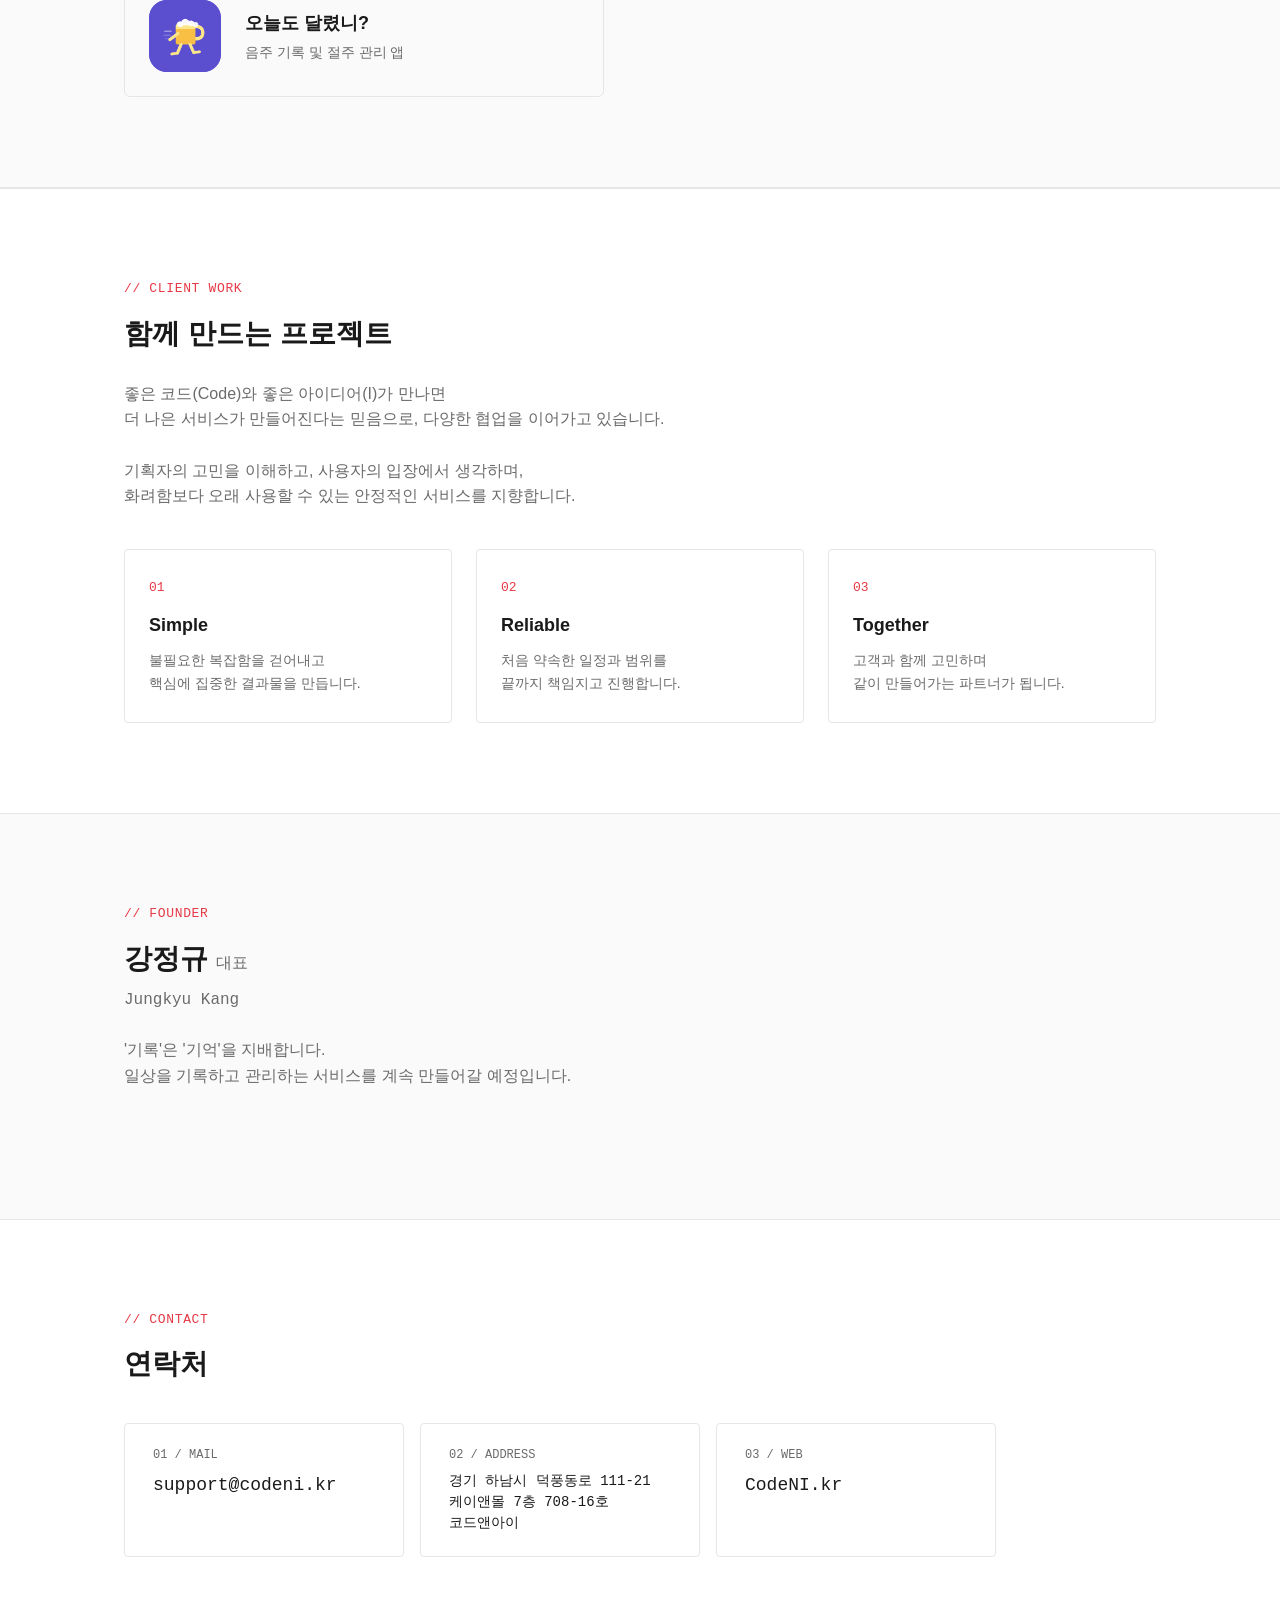
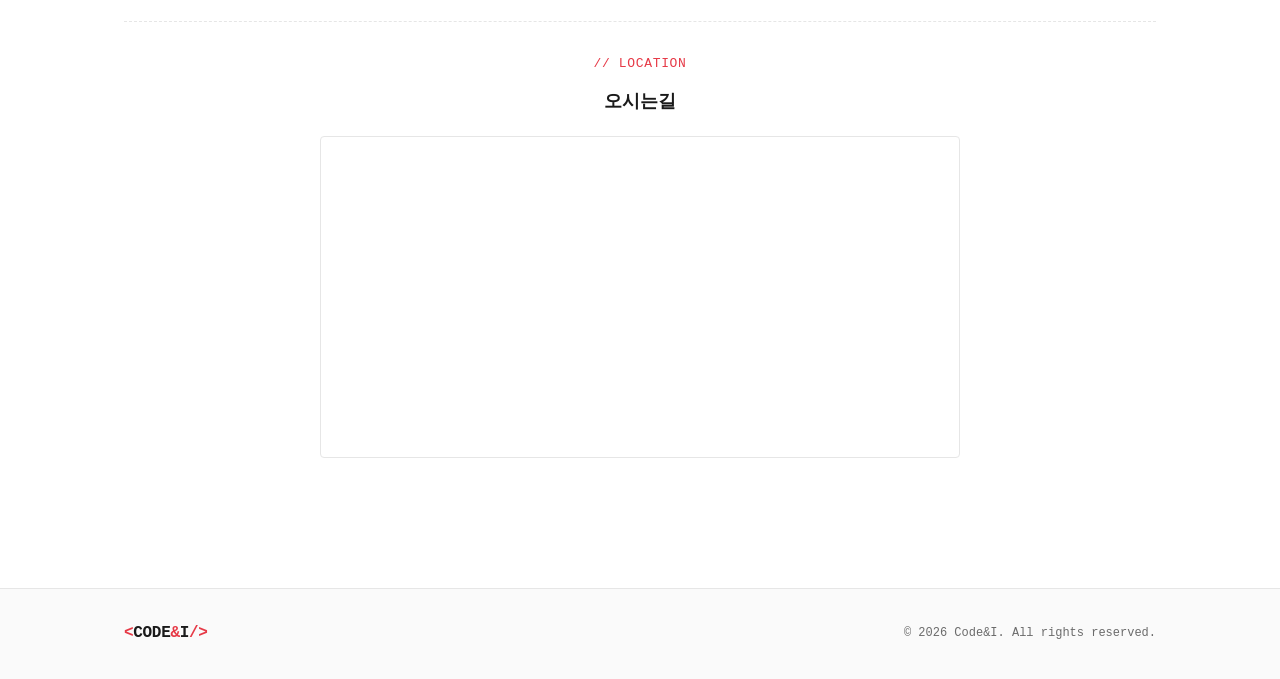
==== commit 24ee8cf1: "feat: 출시 앱 섹션 추가 및 HTML 구조 정리" ====
--- a/index.html
+++ b/index.html
@@ -1,208 +1,211 @@
 <!DOCTYPE html>
 <html lang="ko">
+
 <head>
-<meta charset="UTF-8">
-<meta name="viewport" content="width=device-width, initial-scale=1.0">
-<title>코드앤아이 | 공식홈페이지</title>
-<meta name="description" content="Code&I - 코드와 아이디어로 문제를 푸는 작은 개발 스튜디오">
-<link rel="stylesheet" href="css/style.css">
+  <meta charset="UTF-8">
+  <meta name="viewport" content="width=device-width, initial-scale=1.0">
+  <title>코드앤아이 | 공식홈페이지</title>
+  <meta name="description" content="Code&I - 코드와 아이디어로 문제를 푸는 작은 개발 스튜디오">
+  <link rel="stylesheet" href="css/style.css">
 </head>
+
 <body>
 
-<header class="site-header">
-  <div class="wrap header-inner">
-    <a href="#top" class="logo-wrap">
-      <img src="images/CODE-I-logo-85w.png" alt="Code&amp;I" class="logo-img">
-      <span class="logo-kr">코드앤아이</span>
-    </a>
-    <nav>
-      <a href="#about">소개</a>
-      <a href="#releases">출시 앱</a>
-      <a href="#collab">협업</a>
-      <a href="#founder">대표</a>
-      <a href="#contact">연락처</a>
-    </nav>
-  </div>
-</header>
-
-<main>
-
-  <section id="top" class="hero">
-    <div class="wrap hero-inner">
-      <div class="hero-text">
-        <p class="eyebrow">// SOFTWARE STUDIO</p>
-        <h1>코드와 아이디어로,<br>일상을 기록합니다.</h1>
-        <p class="lead">Code&amp;I 는 웹/앱 서비스를 기획부터 개발까지 함께 만드는<br>작은 개발 스튜디오입니다.</p>
-        <a href="#contact" class="btn">문의하기</a>
-      </div>
-
-      <div class="card-flip-wrap">
-        <div class="card-flip" id="bizCard" tabindex="0">
-          <div class="card-face card-front">
-            <div class="card-logo"><span class="slash">&lt;</span><span class="b">CODE</span><span class="amp">&amp;</span><span class="b">I</span><span class="slash">/&gt;</span></div>
-            <div class="card-person">
-              <h3>강정규 <span class="role">대표</span></h3>
-              <p class="card-en">// FOUNDER</p>
-              <p class="card-en">Jungkyu Kang</p>
+  <header class="site-header">
+    <div class="wrap header-inner">
+      <a href="#top" class="logo-wrap">
+        <img src="images/CODE-I-logo-85w.png" alt="Code&amp;I" class="logo-img">
+        <span class="logo-kr">코드앤아이</span>
+      </a>
+      <nav>
+        <a href="#about">소개</a>
+        <a href="#releases">출시 앱</a>
+        <a href="#collab">협업</a>
+        <a href="#founder">대표</a>
+        <a href="#contact">연락처</a>
+      </nav>
+    </div>
+  </header>
+
+  <main>
+
+    <section id="top" class="hero">
+      <div class="wrap hero-inner">
+        <div class="hero-text">
+          <p class="eyebrow">// SOFTWARE STUDIO</p>
+          <h1>코드와 아이디어로,<br>일상을 기록합니다.</h1>
+          <p class="lead">Code&amp;I 는 웹/앱 서비스를 기획부터 개발까지 함께 만드는<br>작은 개발 스튜디오입니다.</p>
+          <a href="#contact" class="btn">문의하기</a>
+        </div>
+
+        <div class="card-flip-wrap">
+          <div class="card-flip" id="bizCard" tabindex="0">
+            <div class="card-face card-front">
+              <div class="card-logo"><span class="slash">&lt;</span><span class="b">CODE</span><span
+                  class="amp">&amp;</span><span class="b">I</span><span class="slash">/&gt;</span></div>
+              <div class="card-person">
+                <h3>강정규 <span class="role">대표</span></h3>
+                <p class="card-en">// FOUNDER</p>
+                <p class="card-en">Jungkyu Kang</p>
+              </div>
+              <div class="card-hint">FRONT · click to flip</div>
             </div>
-            <div class="card-hint">FRONT · click to flip</div>
-          </div>
-          <div class="card-face card-back">
-            <div class="card-logo small"><span class="slash">&lt;</span><span class="b">CODE</span><span class="amp">&amp;</span><span class="b">I</span><span class="slash">/&gt;</span></div>
-            <ul class="card-contact">
-              <li><span class="num">01 / MAIL</span><a href="mailto:support@codeni.kr">support@codeni.kr</a></li>
-            </ul>
-            <div class="card-hint">BACK · click to flip</div>
-          </div>
-        </div>
-      </div>
+            <div class="card-face card-back">
+              <div class="card-logo small"><span class="slash">&lt;</span><span class="b">CODE</span><span
+                  class="amp">&amp;</span><span class="b">I</span><span class="slash">/&gt;</span></div>
+              <ul class="card-contact">
+                <li><span class="num">01 / MAIL</span><a href="mailto:support@codeni.kr">support@codeni.kr</a></li>
+              </ul>
+              <div class="card-hint">BACK · click to flip</div>
+            </div>
+          </div>
+        </div>
+      </div>
+    </section>
+
+    <section id="about" class="about">
+      <div class="wrap">
+        <p class="eyebrow">// ABOUT</p>
+        <h2>회사 소개</h2>
+        <p class="section-text">
+          Code&amp;I 는 머릿속의 아이디어를 직접 기획하고 개발해<br>
+          서비스로 만들어내는 스튜디오입니다.
+        </p>
+
+        <div class="about-blocks">
+          <div class="about-block">
+            <h3>자체 서비스</h3>
+            <p>
+              직접 서비스를 기획하고 개발하며, 출시와 운영까지 이어가고 있습니다.<br>
+              실제 사용자 경험과 운영 과정에서 얻은 고민을 서비스에 반영합니다.
+            </p>
+          </div>
+          <div class="about-block">
+            <h3>파트너 협업</h3>
+            <p>
+              파트너사와 함께 안정적으로 운영되는 서비스를 만들어갑니다.<br>
+              단순한 구현이 아닌, 실제 운영과 유지보수까지 고려하며 개발합니다.
+            </p>
+          </div>
+          <div class="about-block">
+            <h3>개발 철학</h3>
+            <p>
+              단순한 개발을 넘어, 비즈니스에 필요한 결과를 만드는 것을 목표로 합니다.<br>
+              꼭 필요한 기능을 안정적으로 만드는 것을 중요하게 생각합니다.
+            </p>
+          </div>
+        </div>
+      </div>
+    </section>
+
+    <section id="releases" class="releases">
+      <div class="wrap">
+        <p class="eyebrow">// RELEASED APP</p>
+        <h2>출시 앱</h2>
+
+        <div class="product-card">
+          <div class="product-icon">
+            <img src="images/drank_tracker.png" alt="오늘도 달렸니? 앱 아이콘"
+              onerror="this.style.display='none'; this.parentElement.classList.add('fallback');">
+          </div>
+          <div class="product-info">
+            <h3>오늘도 달렸니?</h3>
+            <p>음주 기록 및 절주 관리 앱</p>
+          </div>
+        </div>
+      </div>
+    </section>
+
+    <section id="collab" class="collab">
+      <div class="wrap">
+        <p class="eyebrow">// CLIENT WORK</p>
+        <h2>함께 만드는 프로젝트</h2>
+        <p class="section-text">
+          좋은 코드(Code)와 좋은 아이디어(I)가 만나면<br>
+          더 나은 서비스가 만들어진다는 믿음으로, 다양한 협업을 이어가고 있습니다.<br><br>
+          기획자의 고민을 이해하고, 사용자의 입장에서 생각하며,<br>
+          화려함보다 오래 사용할 수 있는 안정적인 서비스를 지향합니다.
+        </p>
+
+        <div class="value-grid">
+          <div class="value-card">
+            <p class="num">01</p>
+            <h3>Simple</h3>
+            <p>불필요한 복잡함을 걷어내고<br>핵심에 집중한 결과물을 만듭니다.</p>
+          </div>
+          <div class="value-card">
+            <p class="num">02</p>
+            <h3>Reliable</h3>
+            <p>처음 약속한 일정과 범위를<br>끝까지 책임지고 진행합니다.</p>
+          </div>
+          <div class="value-card">
+            <p class="num">03</p>
+            <h3>Together</h3>
+            <p>고객과 함께 고민하며<br>같이 만들어가는 파트너가 됩니다.</p>
+          </div>
+        </div>
+      </div>
+    </section>
+
+    <section id="founder" class="founder">
+      <div class="wrap founder-inner">
+        <div class="founder-text">
+          <p class="eyebrow">// FOUNDER</p>
+          <h2>강정규 <span class="role">대표</span></h2>
+          <p class="founder-en">Jungkyu Kang</p>
+
+          <p class="section-text">
+            '기록'은 '기억'을 지배합니다.<br>
+            일상을 기록하고 관리하는 서비스를 계속 만들어갈 예정입니다.
+          </p>
+        </div>
+      </div>
+    </section>
+
+    <section id="contact" class="contact">
+      <div class="wrap contact-inner">
+        <p class="eyebrow">// CONTACT</p>
+        <h2>연락처</h2>
+
+        <div class="contact-grid">
+          <a class="contact-item" href="mailto:support@codeni.kr">
+            <span class="num">01 / MAIL</span>
+            <span class="contact-value">support@codeni.kr</span>
+          </a>
+          <div class="contact-item">
+            <span class="num">02 / ADDRESS</span>
+            <span class="contact-value small">경기 하남시 덕풍동로 111-21<br>케이앤몰 7층 708-16호<br>코드앤아이</span>
+          </div>
+          <a class="contact-item">
+            <span class="num">03 / WEB</span>
+            <span class="contact-value">CodeNI.kr</span>
+          </a>
+        </div>
+
+        <div class="location">
+          <p class="eyebrow">// LOCATION</p>
+          <h3 class="location-title">오시는길</h3>
+          <div class="map-embed">
+            <iframe title="Code&I 오시는길 지도" src="https://www.google.com/maps?q=경기 하남시 덕풍동로 111-21 케이앤몰&output=embed"
+              width="100%" height="320" style="border:0;" loading="lazy" referrerpolicy="no-referrer-when-downgrade">
+            </iframe>
+          </div>
+
+        </div>
+      </div>
+    </section>
+
+  </main>
+
+  <footer class="site-footer">
+    <div class="wrap footer-inner">
+      <span class="logo small"><span class="slash">&lt;</span><span class="b">CODE</span><span
+          class="amp">&amp;</span><span class="b">I</span><span class="slash">/&gt;</span></span>
+      <span class="footer-copy">© 2026 Code&amp;I. All rights reserved.</span>
     </div>
-  </section>
-
-  <section id="about" class="about">
-    <div class="wrap">
-      <p class="eyebrow">// ABOUT</p>
-      <h2>회사 소개</h2>
-      <p class="section-text">
-        Code&amp;I 는 머릿속의 아이디어를 직접 기획하고 개발해<br>
-        서비스로 만들어내는 스튜디오입니다.
-      </p>
-
-      <div class="about-blocks">
-        <div class="about-block">
-          <h3>자체 서비스</h3>
-          <p>
-            직접 서비스를 기획하고 개발하며, 출시와 운영까지 이어가고 있습니다.<br>
-            실제 사용자 경험과 운영 과정에서 얻은 고민을 서비스에 반영합니다.
-          </p>
-        </div>
-        <div class="about-block">
-          <h3>파트너 협업</h3>
-          <p>
-            파트너사와 함께 안정적으로 운영되는 서비스를 만들어갑니다.<br>
-            단순한 구현이 아닌, 실제 운영과 유지보수까지 고려하며 개발합니다.
-          </p>
-        </div>
-        <div class="about-block">
-          <h3>개발 철학</h3>
-          <p>
-            단순한 개발을 넘어, 비즈니스에 필요한 결과를 만드는 것을 목표로 합니다.<br>
-            꼭 필요한 기능을 안정적으로 만드는 것을 중요하게 생각합니다.
-          </p>
-        </div>
-      </div>
-    </div>
-  </section>
-
-  <section id="releases" class="releases">
-    <div class="wrap">
-      <p class="eyebrow">// RELEASED APP</p>
-      <h2>출시 앱</h2>
-
-      <div class="product-card">
-        <div class="product-icon">
-          <img src="images/drank_tracker.png" alt="오늘도 달렸니? 앱 아이콘" onerror="this.style.display='none'; this.parentElement.classList.add('fallback');">
-        </div>
-        <div class="product-info">
-          <span class="badge">출시 예정 · Coming Soon</span>
-          <h3>오늘도 달렸니?</h3>
-          <p>음주 기록 및 절주 관리 앱</p>
-        </div>
-      </div>
-    </div>
-  </section>
-
-  <section id="collab" class="collab">
-    <div class="wrap">
-      <p class="eyebrow">// CLIENT WORK</p>
-      <h2>함께 만드는 프로젝트</h2>
-      <p class="section-text">
-        좋은 코드(Code)와 좋은 아이디어(I)가 만나면<br>
-        더 나은 서비스가 만들어진다는 믿음으로, 다양한 협업을 이어가고 있습니다.<br><br>
-        기획자의 고민을 이해하고, 사용자의 입장에서 생각하며,<br>
-        화려함보다 오래 사용할 수 있는 안정적인 서비스를 지향합니다.
-      </p>
-
-      <div class="value-grid">
-        <div class="value-card">
-          <p class="num">01</p>
-          <h3>Simple</h3>
-          <p>불필요한 복잡함을 걷어내고<br>핵심에 집중한 결과물을 만듭니다.</p>
-        </div>
-        <div class="value-card">
-          <p class="num">02</p>
-          <h3>Reliable</h3>
-          <p>처음 약속한 일정과 범위를<br>끝까지 책임지고 진행합니다.</p>
-        </div>
-        <div class="value-card">
-          <p class="num">03</p>
-          <h3>Together</h3>
-          <p>고객과 함께 고민하며<br>같이 만들어가는 파트너가 됩니다.</p>
-        </div>
-      </div>
-    </div>
-  </section>
-
-  <section id="founder" class="founder">
-    <div class="wrap founder-inner">
-      <div class="founder-text">
-        <p class="eyebrow">// FOUNDER</p>
-        <h2>강정규 <span class="role">대표</span></h2>
-        <p class="founder-en">Jungkyu Kang</p>
-
-        <p class="section-text">
-          '기록'은 '기억'을 지배합니다.<br>
-          일상을 기록하고 관리하는 서비스를 계속 만들어갈 예정입니다.
-        </p>
-      </div>
-    </div>
-  </section>
-
-  <section id="contact" class="contact">
-    <div class="wrap contact-inner">
-      <p class="eyebrow">// CONTACT</p>
-      <h2>연락처</h2>
-
-      <div class="contact-grid">
-        <a class="contact-item" href="mailto:support@codeni.kr">
-          <span class="num">01 / MAIL</span>
-          <span class="contact-value">support@codeni.kr</span>
-        </a>
-        <div class="contact-item">
-          <span class="num">02 / ADDRESS</span>
-          <span class="contact-value small">경기 하남시 덕풍동로 111-21<br>케이앤몰 7층 708-16호<br>코드앤아이</span>
-        </div>
-        <a class="contact-item">
-          <span class="num">03 / WEB</span>
-          <span class="contact-value">CodeNI.kr</span>
-        </a>
-      </div>
-
-      <div class="location">
-        <p class="eyebrow">// LOCATION</p>
-        <h3 class="location-title">오시는길</h3>
-        <div class="map-embed">
-          <iframe
-            title="Code&I 오시는길 지도"
-            src="https://www.google.com/maps?q=경기 하남시 덕풍동로 111-21 케이앤몰&output=embed"
-            width="100%" height="320" style="border:0;" loading="lazy"
-            referrerpolicy="no-referrer-when-downgrade">
-          </iframe>
-        </div>
-        
-      </div>
-    </div>
-  </section>
-
-</main>
-
-<footer class="site-footer">
-  <div class="wrap footer-inner">
-    <span class="logo small"><span class="slash">&lt;</span><span class="b">CODE</span><span class="amp">&amp;</span><span class="b">I</span><span class="slash">/&gt;</span></span>
-    <span class="footer-copy">© 2026 Code&amp;I. All rights reserved.</span>
-  </div>
-</footer>
-
-<script src="js/main.js"></script>
+  </footer>
+
+  <script src="js/main.js"></script>
 </body>
-</html>
+
+</html>
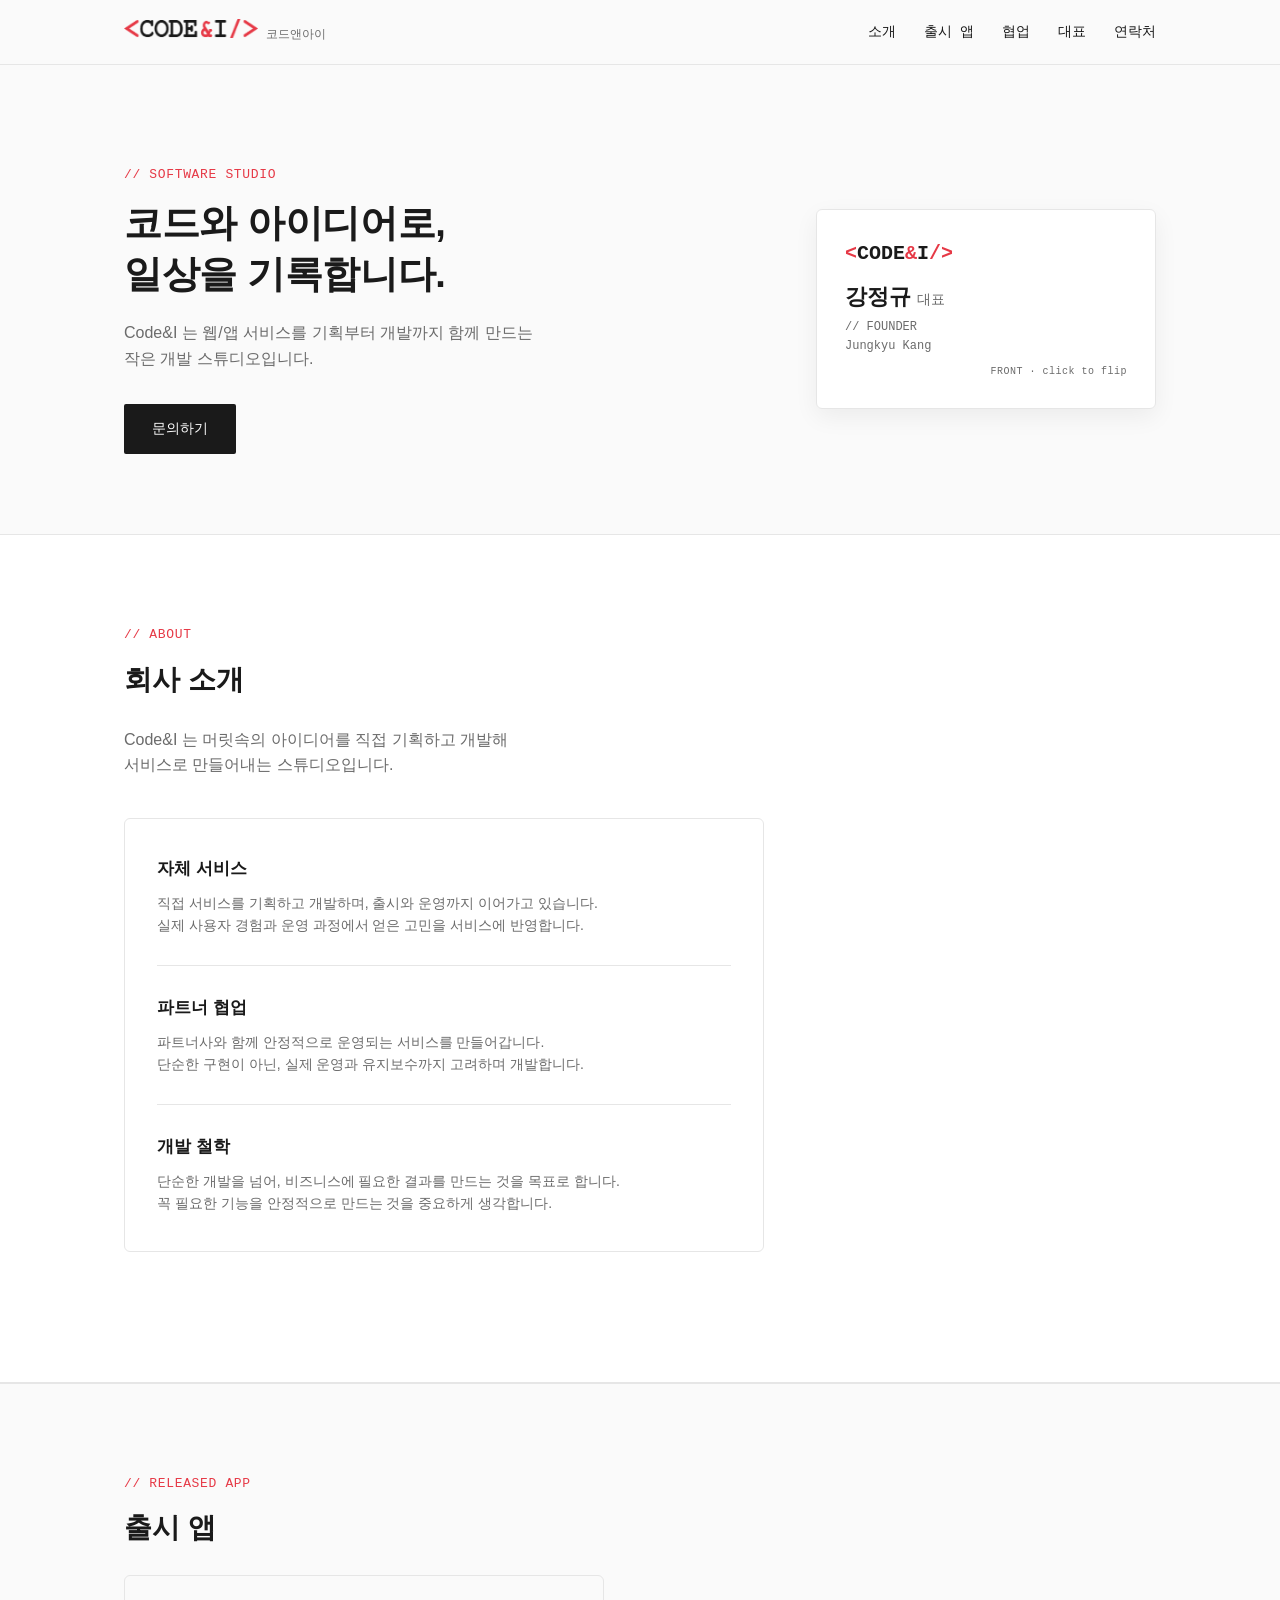
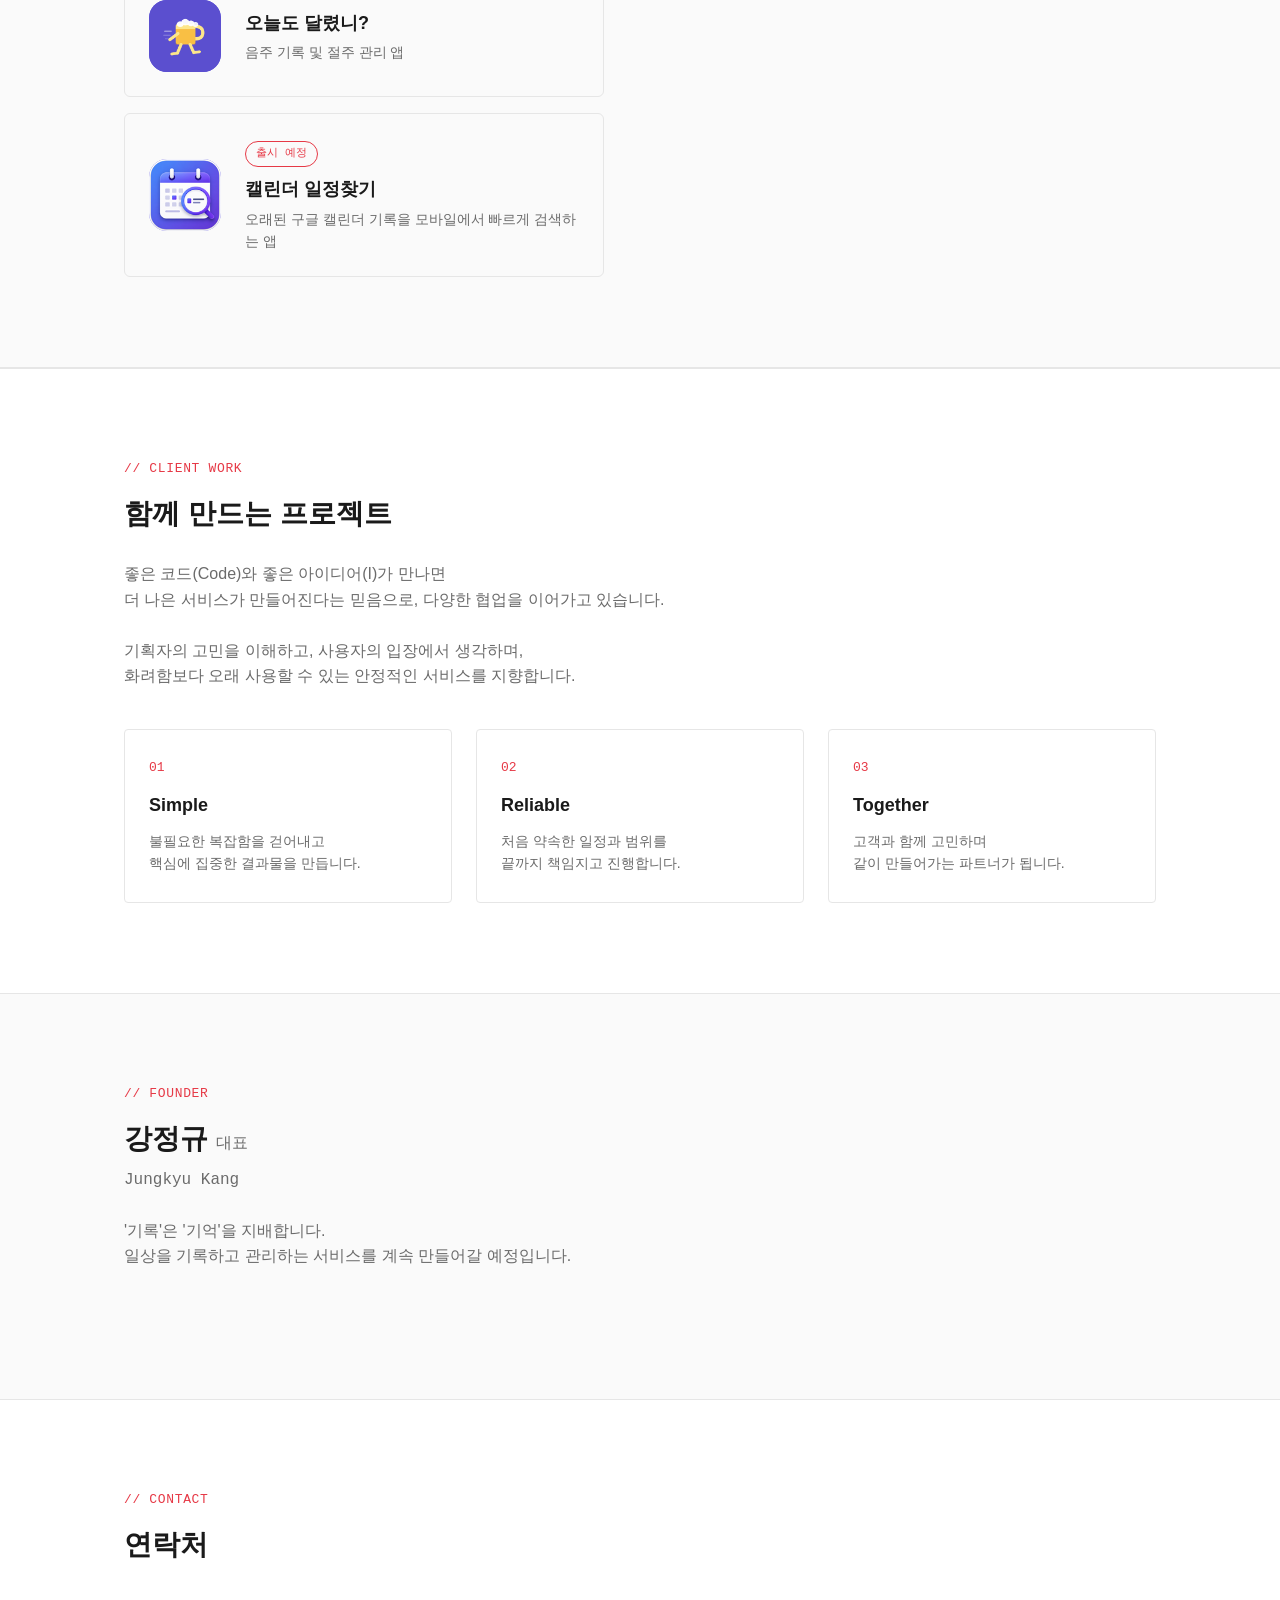
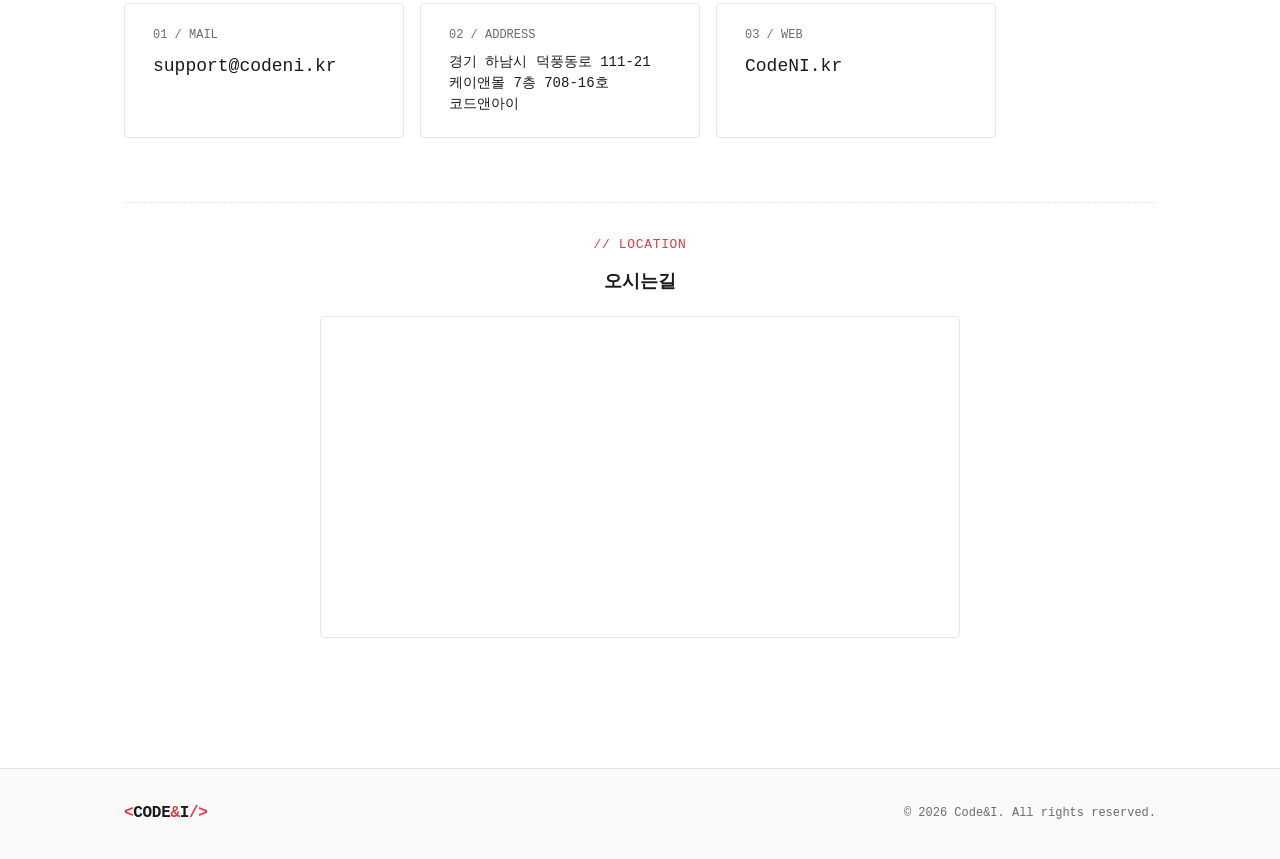
==== commit d7291885: "feat: 출시 앱에 캘린더 일정찾기 추가 (출시 예정) Co-Authored-By: Claude Sonnet 5 <noreply@anthropic.com>" ====
--- a/index.html
+++ b/index.html
@@ -103,14 +103,28 @@
         <p class="eyebrow">// RELEASED APP</p>
         <h2>출시 앱</h2>
 
-        <div class="product-card">
-          <div class="product-icon">
-            <img src="images/drank_tracker.png" alt="오늘도 달렸니? 앱 아이콘"
-              onerror="this.style.display='none'; this.parentElement.classList.add('fallback');">
-          </div>
-          <div class="product-info">
-            <h3>오늘도 달렸니?</h3>
-            <p>음주 기록 및 절주 관리 앱</p>
+        <div class="product-list">
+          <div class="product-card">
+            <div class="product-icon">
+              <img src="images/drank_tracker.png" alt="오늘도 달렸니? 앱 아이콘"
+                onerror="this.style.display='none'; this.parentElement.classList.add('fallback');">
+            </div>
+            <div class="product-info">
+              <h3>오늘도 달렸니?</h3>
+              <p>음주 기록 및 절주 관리 앱</p>
+            </div>
+          </div>
+
+          <div class="product-card">
+            <div class="product-icon icon-calendar">
+              <img src="images/calfinder.png" alt="캘린더 일정찾기 앱 아이콘"
+                onerror="this.style.display='none'; this.parentElement.classList.add('fallback');">
+            </div>
+            <div class="product-info">
+              <span class="badge">출시 예정</span>
+              <h3>캘린더 일정찾기</h3>
+              <p>오래된 구글 캘린더 기록을 모바일에서 빠르게 검색하는 앱</p>
+            </div>
           </div>
         </div>
       </div>
--- a/css/style.css
+++ b/css/style.css
@@ -203,6 +203,11 @@
 .collab { padding: 90px 0; background: var(--bg-alt); border-top: 1px solid var(--line); border-bottom: 1px solid var(--line); }
 .collab h2 { font-size: 28px; margin-bottom: 24px; }
 
+.product-list {
+  display: flex;
+  flex-direction: column;
+  gap: 16px;
+}
 .product-card {
   display: flex;
   align-items: center;
@@ -225,6 +230,7 @@
 }
 .product-icon img { width: 100%; height: 100%; object-fit: cover; }
 .product-icon.fallback::before { content: "🍺"; font-size: 32px; }
+.product-icon.icon-calendar.fallback::before { content: "📅"; }
 
 .product-info .badge {
   display: inline-block;
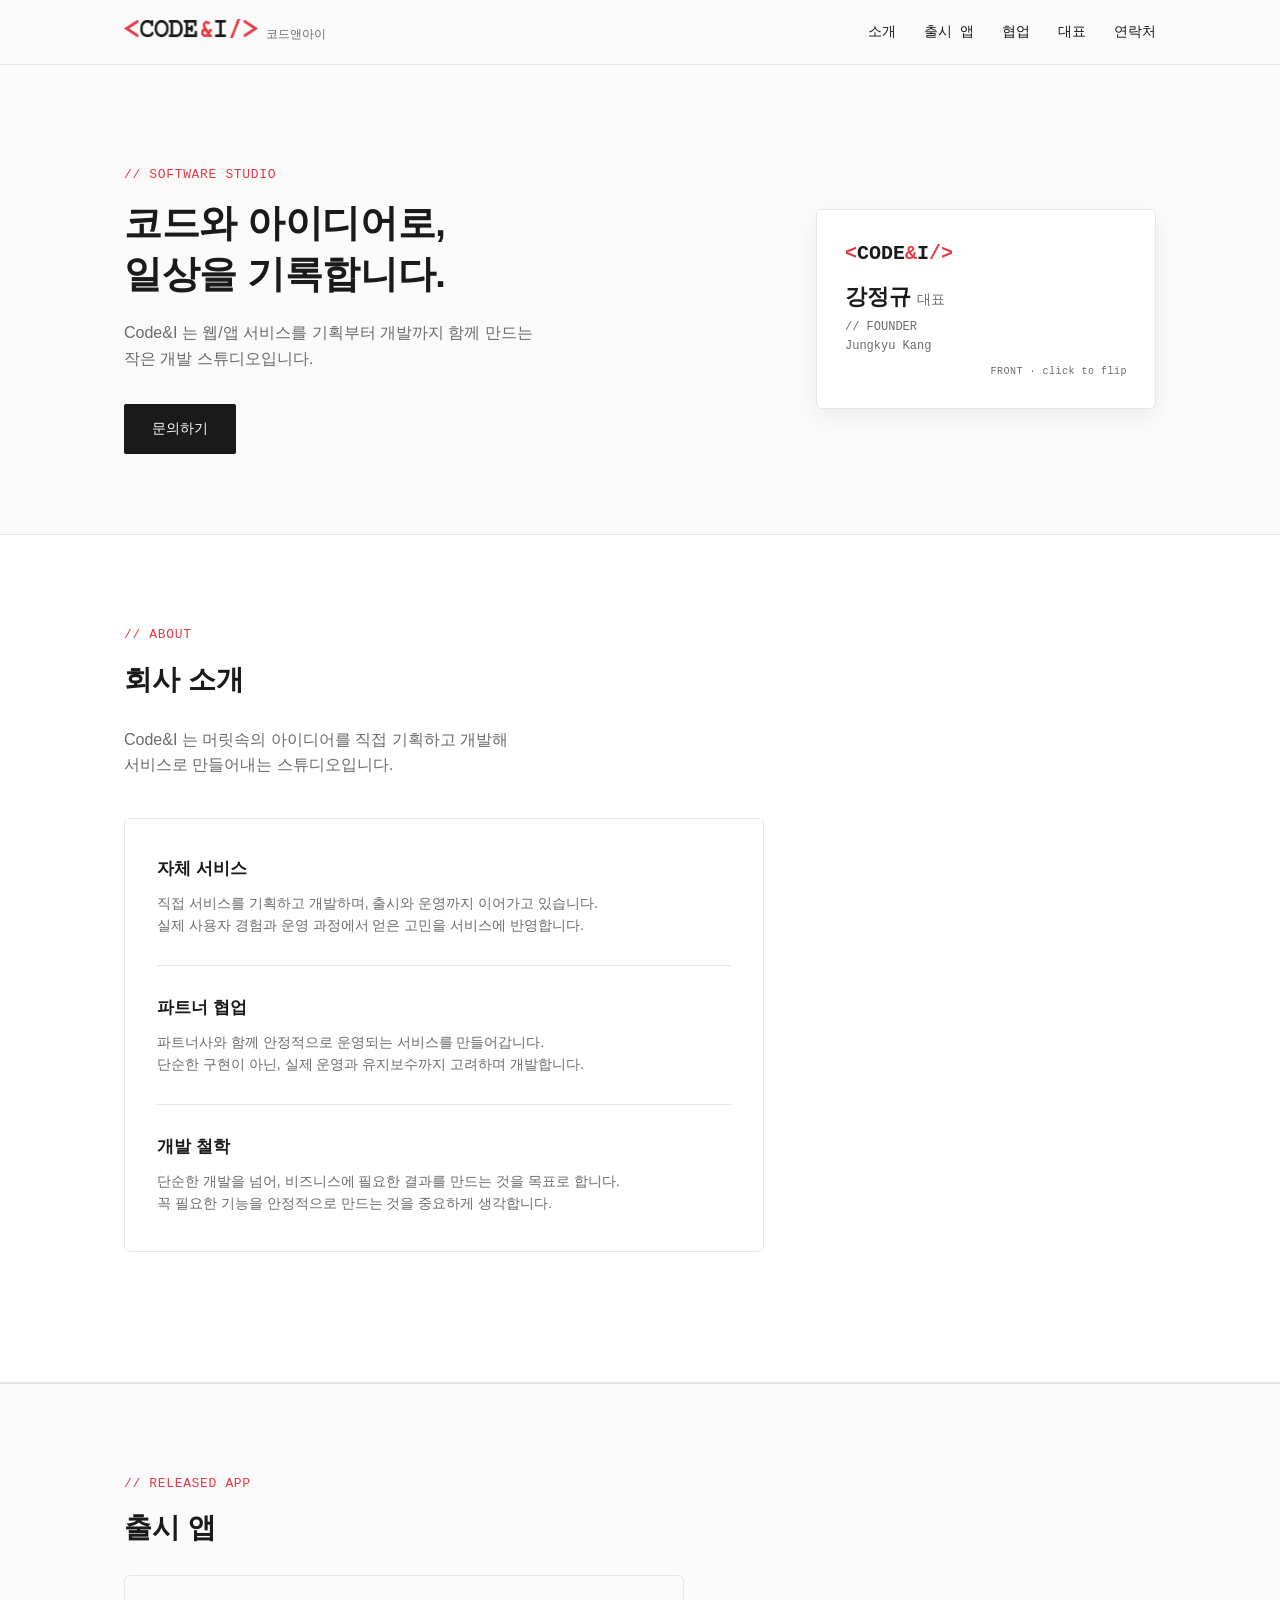
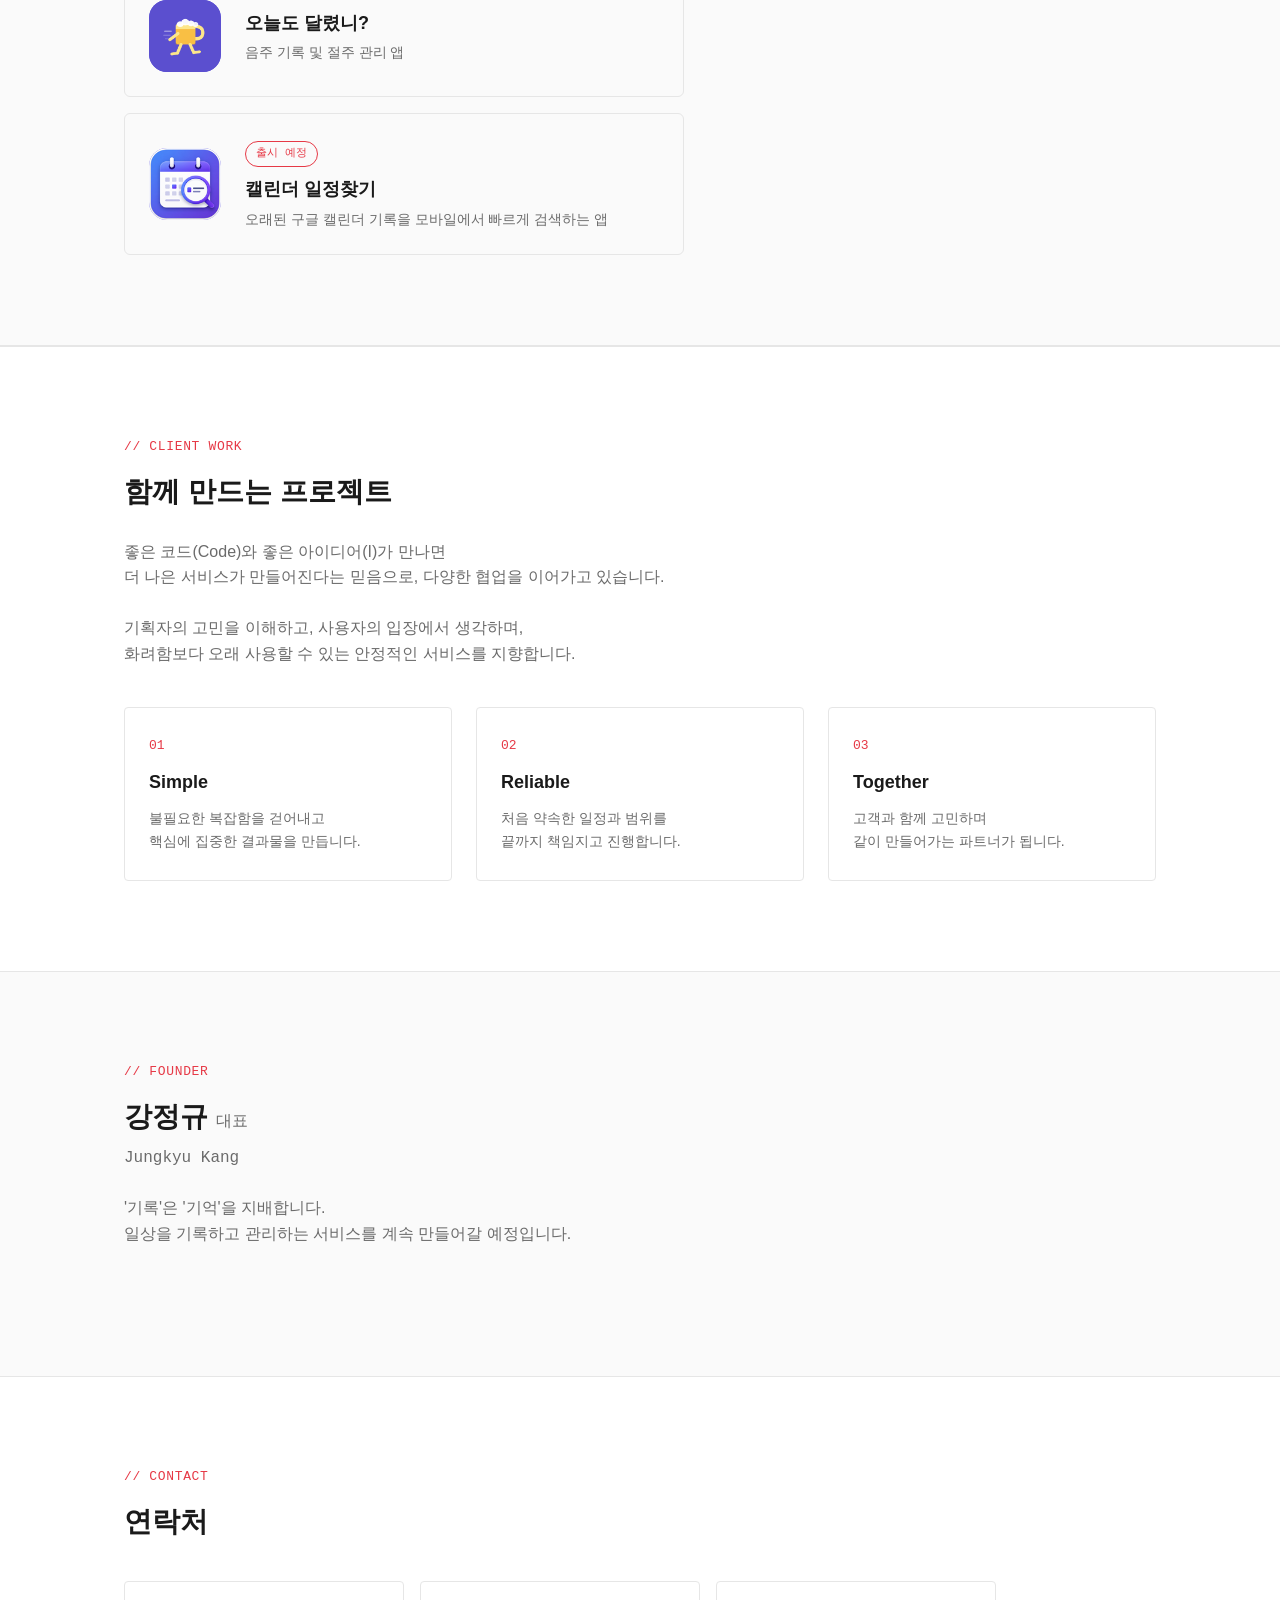
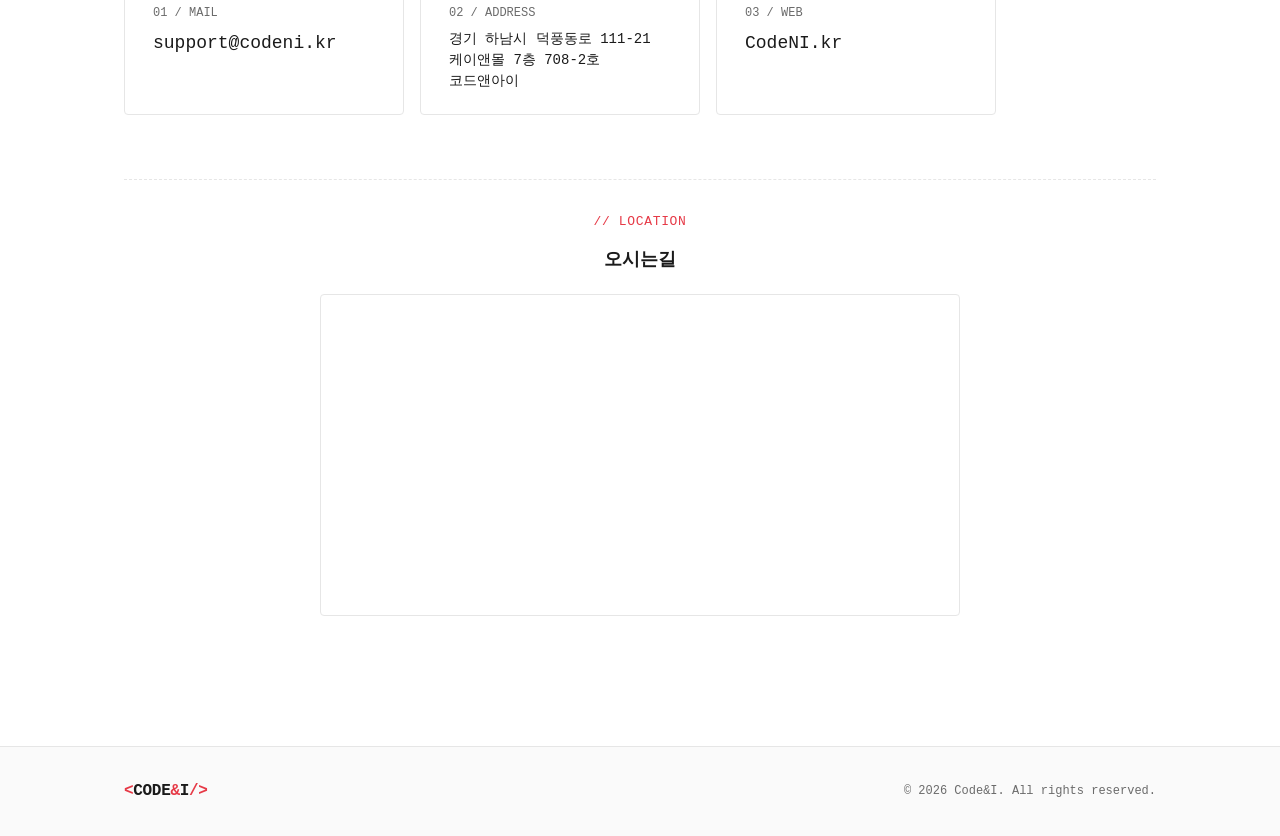
==== commit 784e1a6f: "주소변경" ====
--- a/index.html
+++ b/index.html
@@ -188,7 +188,7 @@
           </a>
           <div class="contact-item">
             <span class="num">02 / ADDRESS</span>
-            <span class="contact-value small">경기 하남시 덕풍동로 111-21<br>케이앤몰 7층 708-16호<br>코드앤아이</span>
+            <span class="contact-value small">경기 하남시 덕풍동로 111-21<br>케이앤몰 7층 708-2호<br>코드앤아이</span>
           </div>
           <a class="contact-item">
             <span class="num">03 / WEB</span>
--- a/css/style.css
+++ b/css/style.css
@@ -215,7 +215,7 @@
   border: 1px solid var(--line);
   border-radius: 6px;
   padding: 24px;
-  max-width: 480px;
+  max-width: 560px;
 }
 .product-icon {
   flex-shrink: 0;
@@ -243,7 +243,7 @@
   margin-bottom: 8px;
 }
 .product-info h3 { font-size: 18px; margin-bottom: 4px; }
-.product-info p { color: var(--muted); font-size: 14px; }
+.product-info p { color: var(--muted); font-size: 14px; white-space: nowrap; }
 
 /* founder */
 .founder { padding: 90px 0; background: var(--bg); }
@@ -302,6 +302,8 @@
   .logo-wrap { flex-direction: column; align-items: flex-end; gap: 1px; }
   .logo-kr { font-size: 10px; }
   .site-header nav { gap: 10px; }
+
+  .product-info p { white-space: normal; }
 }
 
 @media (max-width: 400px) {
